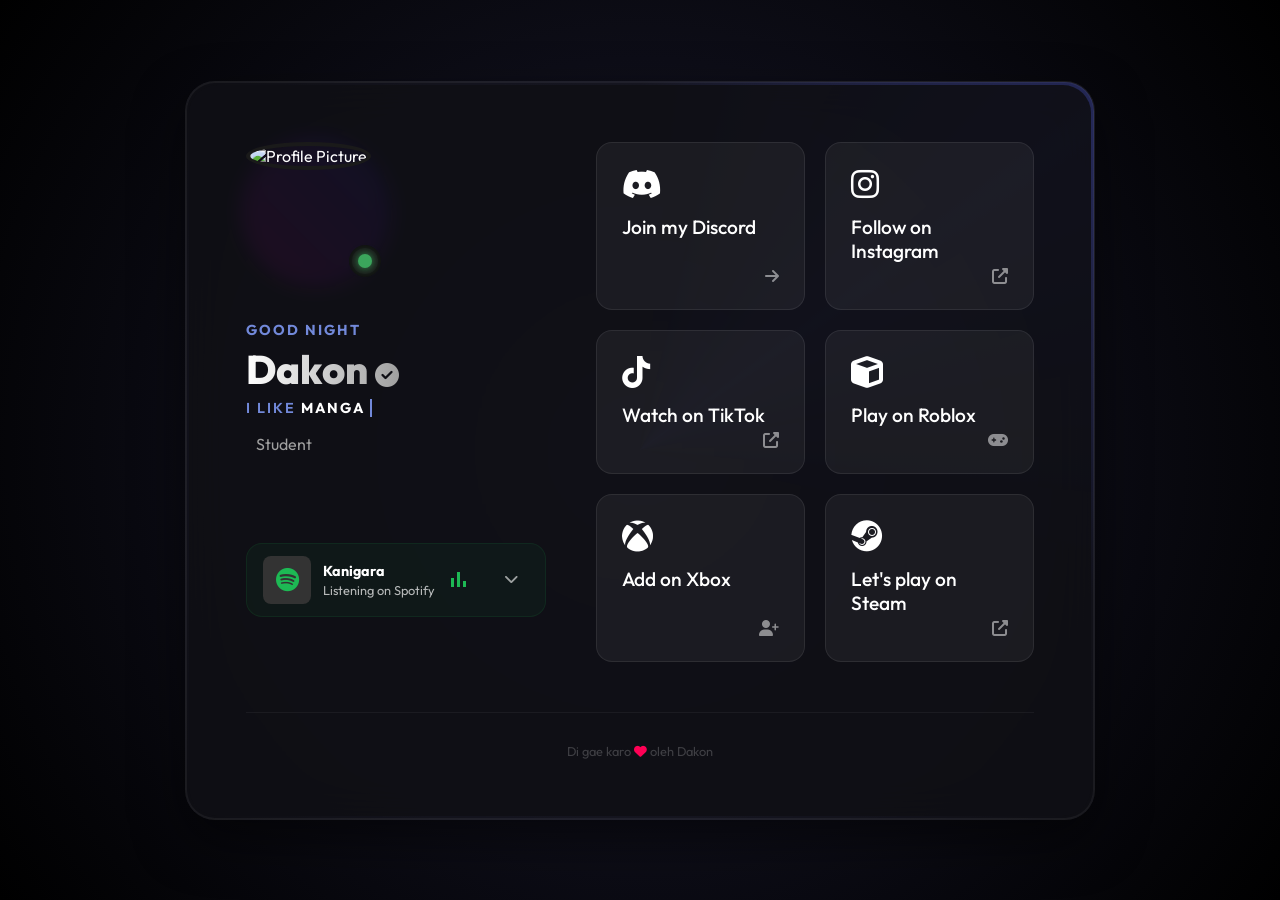
==== index.html @ 75d2e043 "Update title and content in index.html" ====
<!DOCTYPE html>
<html lang="en">
<head>
    <meta charset="UTF-8">
    <meta name="viewport" content="width=device-width, initial-scale=1.0">
    <title>Dakon Bio</title>
    <meta name="description" content="Welcome to my personal bio page. Check out my socials and what I'm up to!">
    <meta property="og:title" content="Aan's Profile">
    <meta property="og:image" content="https://files.catbox.moe/placeholder-image-dark.jpg">
    <meta name="theme-color" content="#5865F2">

    <link rel="stylesheet" href="style.css">
    <link rel="stylesheet" href="https://cdnjs.cloudflare.com/ajax/libs/font-awesome/6.4.0/css/all.min.css">
    <link href="https://fonts.googleapis.com/css2?family=Outfit:wght@300;500;700;900&display=swap" rel="stylesheet">
</head>
<body>
    
    <div id="particles-js"></div>

    <main class="container">
        <div class="profile-card">
            
            <!-- Avatar Section -->
            <div class="avatar-wrapper">
                <img src="https://anfdlh.vercel.app/assets/img/profile.png" alt="Profile Picture" id="profile-pic">
                <div class="status-badge" title="Online">
                    <div class="status-dot"></div>
                </div>
            </div>

            <!-- Text Content -->
            <div class="content t-center">
                <span id="greeting" class="greeting-text">Welcome</span>
                <h1 class="username">Dakon <i class="fas fa-check-circle" style="color:#5865F2; font-size: 0.6em; vertical-align: middle;"></i></h1>
                <p class="tagline">I like <span class="typing-text"></span></p>
                <p class="bio-description">
                    Student
                </p>
            </div>

            <!-- Spotify/Music Widget -->
            <div class="music-widget">
                <div class="music-status">
                    <a href="https://open.spotify.com/playlist/5bfMG67zHHB52NyxcbTBxQ?si=19d4917233f24efe" target="_blank" class="music-link-wrapper" id="default-music-view">
                        <div class="album-art">
                            <i class="fab fa-spotify"></i>
                        </div>
                        <div class="music-info">
                            <h4>Kanigara</h4>
                            <p>Listening on Spotify</p>
                        </div>
                    </a>
                    <!-- Audio Player Interface -->
                    <div id="player-view" style="display: none; width: 100%;">
                        <div class="custom-audio-player">
                            <div class="now-playing-info">
                                <h4 id="np-title">Song Title</h4>
                                <p id="np-artist">Artist Name</p>
                            </div>
                            
                            <div class="progress-container">
                                <div class="progress-bar" id="progress-bar"></div>
                            </div>

                            <div class="player-controls-row">
                                <button class="control-btn small" onclick="toggleShuffle()" id="shuffle-btn">
                                    <i class="fas fa-random"></i>
                                </button>
                                <button class="control-btn" onclick="playPrev()">
                                    <i class="fas fa-step-backward"></i>
                                </button>
                                <button class="control-btn play-pause big" onclick="togglePlayPause()" id="play-pause-btn">
                                    <i class="fas fa-pause"></i>
                                </button>
                                <button class="control-btn" onclick="playNext()">
                                    <i class="fas fa-step-forward"></i>
                                </button>
                                <button class="control-btn small" onclick="closePlayer()">
                                    <i class="fas fa-times"></i>
                                </button>
                            </div>
                        </div>
                        <!-- HTML5 Audio Element -->
                        <audio id="audio-player" style="display: none;"></audio>
                    </div>
                    
                    <div class="equalizer">
                        <div class="bar"></div>
                        <div class="bar"></div>
                        <div class="bar"></div>
                    </div>
                    
                    <div class="toggle-btn" onclick="togglePlaylist()">
                        <i class="fas fa-chevron-down"></i>
                    </div>
                </div>

                <div class="playlist-container" id="playlist"></div>
            </div>

            <!-- Social Links -->
            <div class="links-grid">
                <a href="#" class="social-link discord" onclick="copyDiscord(event)">
                    <div class="social-icon"><i class="fab fa-discord"></i></div>
                    <span class="link-text">Join my Discord</span>
                    <i class="fas fa-arrow-right link-arrow"></i>
                </a>

                <a href="https://instagram.com/aanfdlhh" target="_blank" class="social-link instagram">
                    <div class="social-icon"><i class="fab fa-instagram"></i></div>
                    <span class="link-text">Follow on Instagram</span>
                    <i class="fas fa-external-link-alt link-arrow"></i>
                </a>

                <a href="https://tiktok.com/@anfdlhh" target="_blank" class="social-link tiktok">
                    <div class="social-icon"><i class="fab fa-tiktok"></i></div>
                    <span class="link-text">Watch on TikTok</span>
                    <i class="fas fa-external-link-alt link-arrow"></i>
                </a>

                <a href="https://roblox.com/users/7390335617/profile" target="_blank" class="social-link roblox">
                    <div class="social-icon"><i class="fas fa-cube"></i></div>
                    <span class="link-text">Play on Roblox</span>
                    <i class="fas fa-gamepad link-arrow"></i>
                </a>

                <a href="https://www.xbox.com/id-ID/play/user/xpaann" target="_blank" class="social-link xbox">
                    <div class="social-icon"><i class="fab fa-xbox"></i></div>
                    <span class="link-text">Add on Xbox</span>
                    <i class="fas fa-user-plus link-arrow"></i>
                </a>

                <a href="https://steamcommunity.com/id/aanfdlh" target="_blank" class="social-link steam">
                    <div class="social-icon"><i class="fab fa-steam"></i></div>
                    <span class="link-text">Let's play on Steam</span>
                    <i class="fas fa-external-link-alt link-arrow"></i>
                </a>
            </div>

            <footer class="footer">
                <p>Di gae karo  <i class="fas fa-heart heart"></i>  oleh Dakon</p>
            </footer>
        </div>
    </main>

    <!-- Notification Toast -->
    <div id="toast" class="toast">
        <i class="fas fa-check-circle"></i>
        <span id="toast-msg">Copied!</span>
    </div>

    <!-- Scripts -->
    <script src="https://cdnjs.cloudflare.com/ajax/libs/vanilla-tilt/1.8.0/vanilla-tilt.min.js"></script>
    <script src="https://cdn.jsdelivr.net/particles.js/2.0.0/particles.min.js"></script>
    <script src="script.js"></script>
</body>
</html>
---- style.css ----
:root {
    --bg-color: #050505;
    --card-bg: rgba(20, 20, 20, 0.6);
    --card-border: rgba(255, 255, 255, 0.08);
    --text-primary: #ffffff;
    --text-secondary: #a0a0a0;
    --accent-color: #7289da;
    --glow-color: rgba(114, 137, 218, 0.6);
    --discord-color: #5865F2;
    --spotify-color: #1DB954;
}

* {
    margin: 0;
    padding: 0;
    box-sizing: border-box;
    font-family: 'Outfit', sans-serif;
}

body {
    background-color: var(--bg-color);
    min-height: 100vh;
    display: flex;

    /* justified/aligned via margin: auto on container */
    color: var(--text-primary);
    overflow-y: auto;
    overflow-x: hidden;
    position: relative;
    
    /* Hide scrollbar for everywhere */
    scrollbar-width: none;  /* Firefox */
    -ms-overflow-style: none;  /* IE and Edge */
}

/* Hide scrollbar for Chrome, Safari and Opera */
::-webkit-scrollbar {
    display: none;
    width: 0px;
    background: transparent;
}

html {
    scrollbar-width: none;
    -ms-overflow-style: none;
}

#particles-js {
    position: absolute;
    width: 100%;
    height: 100%;
    top: 0;
    left: 0;
    z-index: -1;
    background: radial-gradient(circle at 50% 50%, #1a1a2e, #000000);
}

.container {
    position: relative;
    z-index: 10;
    width: 100%;
    max-width: 480px;

    padding: 20px;
    margin: auto; /* Centers content, safe for overflow */
}

/* Glassmorphism Card */
.profile-card {
    background: rgba(255, 255, 255, 0.03);
    backdrop-filter: blur(20px);
    -webkit-backdrop-filter: blur(20px);
    border: 1px solid rgba(255, 255, 255, 0.05);
    border-radius: 30px;
    padding: 50px 30px;
    text-align: center;
    box-shadow: 0 20px 50px rgba(0, 0, 0, 0.5),
                inset 0 0 0 1px rgba(255, 255, 255, 0.05);
    position: relative;
    overflow: hidden;
    transform-style: preserve-3d;
}

/* Glowing Border Animation */
.profile-card::before {
    content: '';
    position: absolute;
    top: -50%;
    left: -50%;
    width: 200%;
    height: 200%;
    background: conic-gradient(
        transparent, 
        rgba(88, 101, 242, 0.3), 
        transparent 30%
    );
    animation: rotate 4s linear infinite;
    z-index: -2;
}

.profile-card::after {
    content: '';
    position: absolute;
    inset: 3px;
    background: rgba(15, 15, 20, 0.9); /* Inner background to cover gradient */
    border-radius: 28px;
    z-index: -1;
}

@keyframes rotate {
    100% { transform: rotate(360deg); }
}

.avatar-wrapper {
    position: relative;
    width: 140px;
    height: 140px;
    margin: 0 auto 25px;
}

.greeting-text {
    font-size: 0.9rem;
    color: var(--accent-color);
    letter-spacing: 2px;
    text-transform: uppercase;
    font-weight: 700;
    margin-bottom: 5px;
    display: block;
}

.typing-text {
    color: #fff;
    font-weight: 700;
    border-right: 2px solid var(--accent-color);
    padding-right: 5px;
    animation: blink 0.75s step-end infinite;
}

@keyframes blink {
    from, to { border-color: transparent }
    50% { border-color: var(--accent-color) }
}

.avatar-wrapper::before {
    content: '';
    position: absolute;
    inset: -5px;
    border-radius: 50%;
    background: linear-gradient(45deg, #ff00cc, #3333ff);
    z-index: -1;
    animation: spin-slow 10s linear infinite;
    filter: blur(10px);
    opacity: 0.7;
}

@keyframes spin-slow {
    100% { transform: rotate(360deg); }
}

#profile-pic {
    width: 100%;
    height: 100%;
    border-radius: 50%;
    object-fit: cover;
    border: 4px solid #1a1a1a;
    position: relative;
    z-index: 2;
}

.status-badge {
    position: absolute;
    bottom: 5px;
    right: 5px;
    width: 32px;
    height: 32px;
    background: #1a1a1a;
    border-radius: 50%;
    display: flex;
    align-items: center;
    justify-content: center;
    z-index: 5;
    border: 3px solid #121212;
}

.status-dot {
    width: 14px;
    height: 14px;
    background-color: #3ba55c;
    border-radius: 50%;
    box-shadow: 0 0 10px #3ba55c;
}

.username {
    font-size: 2.2rem;
    font-weight: 800;
    margin-bottom: 5px;
    background: linear-gradient(90deg, #fff, #a0a0a0);
    -webkit-background-clip: text;
    -webkit-text-fill-color: transparent;
    display: inline-block;
}

.tagline {
    font-size: 0.95rem;
    color: var(--accent-color);
    letter-spacing: 2px;
    text-transform: uppercase;
    margin-bottom: 15px;
    font-weight: 600;
}

.bio-description {
    color: var(--text-secondary);
    font-size: 1rem;
    line-height: 1.6;
    margin-bottom: 30px;
    padding: 0 10px;
}

/* Spotify Style Status */
/* Old .music-status removed/refactored, new styles below */

/* Music Widget & Playlist Dropdown - FIXED */
.music-widget {
    margin-bottom: 30px;
    background: rgba(29, 185, 84, 0.05);
    border-radius: 16px;
    overflow: hidden;
    border: 1px solid rgba(29, 185, 84, 0.1);
    transition: all 0.3s ease;
    text-align: left; /* Ensure text aligns left inside widget */
}

.music-status {
    padding: 12px 16px;
    display: flex;
    align-items: center;
    flex-wrap: wrap;
    gap: 12px;
    background: transparent;
    border: none;
    margin-bottom: 0;
    position: relative;
    z-index: 2;
}

.music-status:hover {
    background: rgba(29, 185, 84, 0.1);
}

.music-link-wrapper {
    display: flex;
    align-items: center;
    gap: 12px;
    text-decoration: none;
    color: inherit;
    flex-grow: 1;
}

/* YouTube Player */
/* Custom Audio Player */
#player-view {
    flex-basis: 100%;
    overflow: hidden;
    border-radius: 8px;
    background: transparent;
    padding: 8px 0;
}

.custom-audio-player {
    display: flex;
    flex-direction: column;
    justify-content: center;
    height: 100%;
}

.now-playing-info {
    margin-bottom: 8px;
}

.now-playing-info h4 {
    font-size: 0.9rem;
    margin: 0;
    white-space: nowrap;
    overflow: hidden;
    text-overflow: ellipsis;
    max-width: 180px;
}

.now-playing-info p {
    font-size: 0.75rem;
    color: rgba(255,255,255,0.6);
    margin: 0;
}

.progress-container {
    width: 100%;
    height: 3px;
    background: rgba(255,255,255,0.1);
    border-radius: 2px;
    margin-bottom: 8px;
    position: relative;
}

.progress-bar {
    width: 0%;
    height: 100%;
    background: #1DB954;
    border-radius: 2px;
    transition: width 0.1s linear;
}

.player-controls-row {
    display: flex;
    align-items: center;
    justify-content: space-between;
    gap: 10px;
}

.control-btn {
    background: transparent;
    border: none;
    color: #fff;
    cursor: pointer;
    font-size: 1rem;
    padding: 5px;
    transition: color 0.2s;
}

.control-btn:hover { color: #1DB954; }
.control-btn.small { font-size: 0.8rem; color: rgba(255,255,255,0.6); }
.control-btn.big { font-size: 1.2rem; }
.control-btn.active { color: #1DB954; } 

.close-player-btn:hover {
    background: rgba(255, 50, 50, 0.8);
}

/* Album Art */
.album-art {
    width: 48px;
    height: 48px;
    border-radius: 8px;
    background-color: #333;
    display: flex;
    align-items: center;
    justify-content: center;
    font-size: 1.5rem;
    color: #1DB954;
    flex-shrink: 0;
}

.music-info h4 {
    font-size: 0.9rem;
    margin-bottom: 2px;
    color: #fff;
}

.music-info p {
    font-size: 0.8rem;
    color: rgba(255, 255, 255, 0.7);
}

/* Equalizer */
.equalizer {
    display: flex;
    gap: 3px;
    height: 15px;
    align-items: flex-end;
    margin-right: 15px; /* Spacing before toggle button */
}

.bar {
    width: 3px;
    background-color: #1DB954;
    animation: equalizer 1s infinite;
}

.bar:nth-child(1) { animation-duration: 0.5s; height: 60%; }
.bar:nth-child(2) { animation-duration: 0.7s; height: 100%; }
.bar:nth-child(3) { animation-duration: 0.4s; height: 40%; }

@keyframes equalizer {
    0%, 100% { height: 10%; }
    50% { height: 100%; }
}

/* Toggle Button */
.toggle-btn {
    width: 36px;
    height: 36px;
    display: flex;
    align-items: center;
    justify-content: center;
    cursor: pointer;
    color: rgba(255,255,255,0.6);
    transition: all 0.3s;
    border-radius: 50%;
    margin-left: auto;
}

@media (hover: hover) {
    .toggle-btn:hover {
        background: rgba(255,255,255,0.1);
        color: #fff;
    }
}

.toggle-btn:active {
    background: rgba(255,255,255,0.1);
    color: #fff;
    transform: scale(0.95);
}

.toggle-btn i {
    transition: transform 0.4s;
    font-size: 0.9rem;
}

.toggle-btn.active i {
    transform: rotate(180deg);
}

/* Playlist Dropdown */
.playlist-container {
    max-height: 0;
    overflow: hidden;
    transition: max-height 0.5s cubic-bezier(0.4, 0, 0.2, 1);
    background: rgba(0, 0, 0, 0.2);
    /* Custom Scrollbar for Webkit */
    scrollbar-width: thin;
    scrollbar-color: var(--accent-color) rgba(0,0,0,0.1);
}

.playlist-container.open {
    max-height: 300px; /* Fixed height for scrolling */
    overflow-y: auto; /* Enable vertical listing */
}

/* Custom Scrollbar Styling */
.playlist-container::-webkit-scrollbar {
    width: 6px;
}

.playlist-container::-webkit-scrollbar-track {
    background: rgba(0,0,0,0.1);
}

.playlist-container::-webkit-scrollbar-thumb {
    background-color: var(--accent-color);
    border-radius: 20px;
}

.song-item {
    display: flex;
    align-items: center;
    gap: 12px;
    padding: 10px 16px;
    border-bottom: 1px solid rgba(255,255,255,0.05);
    color: rgba(255,255,255,0.8);
    transition: background 0.2s;
    cursor: pointer;
    text-decoration: none; /* For anchor tags */
}

.song-item:last-child {
    border-bottom: none;
}

@media (hover: hover) {
    .song-item:hover {
        background: rgba(255,255,255,0.05);
        color: #fff;
    }
}

.song-item:active {
    background: rgba(255,255,255,0.1);
    color: #fff;
}

.song-img {
    width: 40px;
    height: 40px;
    border-radius: 6px;
    object-fit: cover;
}

.song-details {
    display: flex;
    flex-direction: column;
    text-align: left;
}

.song-title {
    font-size: 0.9rem;
    font-weight: 500;
}

.song-artist {
    font-size: 0.75rem;
    color: rgba(255,255,255,0.5);
}

/* Buttons */
.links-grid {
    display: flex;
    flex-direction: column;
    gap: 15px;
}

.social-link {
    position: relative;
    background: rgba(255, 255, 255, 0.05);
    border: 1px solid rgba(255, 255, 255, 0.08); /* Subtle border */
    padding: 18px 24px;
    border-radius: 16px;
    display: flex;
    align-items: center;
    text-decoration: none;
    color: #fff;
    transition: all 0.4s cubic-bezier(0.175, 0.885, 0.32, 1.275);
    overflow: hidden;
}

@media (hover: hover) {
    .social-link:hover {
        background: rgba(255, 255, 255, 0.1);
        transform: translateY(-5px);
        border-color: rgba(255, 255, 255, 0.3);
        box-shadow: 0 10px 20px rgba(0,0,0,0.3);
    }
}

.social-link:active {
    background: rgba(255, 255, 255, 0.15);
    transform: scale(0.98);
    border-color: rgba(255, 255, 255, 0.4);
}

.social-icon {
    font-size: 1.4rem;
    width: 40px;
    display: flex;
    align-items: center;
    justify-content: center;
    margin-right: 15px;
    transition: transform 0.3s;
}

@media (hover: hover) {
    .social-link:hover .social-icon {
        transform: scale(1.2) rotate(10deg);
    }
}

.link-text {
    flex-grow: 1;
    font-weight: 500;
    font-size: 1.1rem;
    text-align: left;
}

.link-arrow {
    opacity: 0;
    transform: translateX(-10px);
    transition: all 0.3s;
}

@media (hover: hover) {
    .social-link:hover .link-arrow {
        opacity: 1;
        transform: translateX(0);
    }
}

/* Specific button colors (glow on hover) */
@media (hover: hover) {
    .social-link.discord:hover { box-shadow: 0 0 25px rgba(88, 101, 242, 0.4); border-color: #5865F2; }
    .social-link.instagram:hover { box-shadow: 0 0 25px rgba(225, 48, 108, 0.4); border-color: #E1306C; }
    .social-link.tiktok:hover { box-shadow: 0 0 25px rgba(0, 242, 234, 0.4); border-color: #00f2ea; }
    .social-link.roblox:hover { box-shadow: 0 0 25px rgba(227, 57, 53, 0.4); border-color: #E33935; }
    .social-link.xbox:hover { box-shadow: 0 0 25px rgba(16, 124, 16, 0.4); border-color: #107C10; }
    .social-link.steam:hover { box-shadow: 0 0 25px rgba(16, 111, 124, 0.4); border-color: #106f7c; }
}

.social-link.discord:active { border-color: #5865F2; box-shadow: 0 0 15px rgba(88, 101, 242, 0.6); }
.social-link.instagram:active { border-color: #E1306C; box-shadow: 0 0 15px rgba(225, 48, 108, 0.6); }
.social-link.tiktok:active { border-color: #00f2ea; box-shadow: 0 0 15px rgba(0, 242, 234, 0.6); }
.social-link.roblox:active { border-color: #E33935; box-shadow: 0 0 15px rgba(227, 57, 53, 0.6); }
.social-link.xbox:active { border-color: #107C10; box-shadow: 0 0 15px rgba(16, 124, 16, 0.6); }
.social-link.steam:active { border-color: #106f7c; box-shadow: 0 0 15px rgba(16, 111, 124, 0.6); }

.footer {
    margin-top: 40px;
    font-size: 0.8rem;
    color: rgba(255,255,255,0.3);
}

.heart { color: #ff0055; animation: beat 1s infinite alternate; }

@keyframes beat { to { transform: scale(1.2); } }

/* Toast */
.toast {
    position: fixed;
    bottom: 40px;
    left: 50%;
    transform: translateX(-50%) translateY(100px);
    background: rgba(20, 20, 20, 0.95);
    border: 1px solid rgba(255,255,255,0.1);
    color: #fff;
    padding: 16px 32px;
    border-radius: 50px;
    z-index: 100;
    display: flex;
    align-items: center;
    gap: 10px;
    box-shadow: 0 10px 30px rgba(0,0,0,0.5);
    transition: all 0.5s cubic-bezier(0.68, -0.55, 0.265, 1.55);
    opacity: 0;
}

.toast.visible {
    transform: translateX(-50%) translateY(0);
    opacity: 1;
}

.toast i { color: #5865F2; }

@media (max-width: 480px) {
    .profile-card { padding: 40px 20px; }
    .username { font-size: 1.8rem; }
}

/* View All Button */
.view-all-btn {
    display: block;
    text-align: center;
    padding: 12px;
    margin: 10px;
    background: rgba(255, 255, 255, 0.05);
    border-radius: 8px;
    color: #1ed760; /* Spotify Green */
    text-decoration: none;
    font-weight: 500;
    font-size: 0.9em;
    transition: all 0.3s ease;
    border: 1px solid rgba(255, 255, 255, 0.1);
}

@media (hover: hover) {
    .view-all-btn:hover {
        background: rgba(30, 215, 96, 0.1);
        border-color: #1ed760;
        transform: translateY(-2px);
    }
}

.view-all-btn:active {
    background: rgba(30, 215, 96, 0.2);
    border-color: #1ed760;
    transform: scale(0.98);
}

.view-all-btn i {
    margin-left: 5px;
    font-size: 0.8em;
}

/* =========================================
   Desktop Responsive Design
   ========================================= */
@media (min-width: 900px) {
    .container {
        max-width: 950px;
    }

    .profile-card {
        display: grid;
        grid-template-columns: 300px 1fr; /* Sidebar | Links */
        grid-template-areas: 
            "avatar links"
            "info links"
            "music links"
            "footer footer";
        gap: 0 50px; /* Row gap 0, Col gap 50px */
        text-align: left;
        padding: 60px;
        align-items: start;
    }

    /* Left Sidebar Elements */
    .avatar-wrapper {
        grid-area: avatar;
        margin: 0 0 25px 0;
        width: 140px;
        height: 140px;
    }

    /* Force text alignment left */
    .content, .content.t-center {
        grid-area: info;
        text-align: left;
        margin-bottom: 40px;
        display: flex;
        flex-direction: column;
        align-items: flex-start;
    }

    .username {
        font-size: 2.5rem; /* Larger Name */
        margin-bottom: 5px;
    }

    .tagline {
        font-size: 0.9rem;
        margin-bottom: 15px;
    }

    .music-widget {
        grid-area: music;
        width: 100%;
    }

    /* Right Side Grid for Links */
    .links-grid {
        grid-area: links;
        display: grid;
        grid-template-columns: repeat(2, 1fr); /* 2 Columns */
        gap: 20px;
        align-content: start;
    }

    /* Make links look like cards */
    .social-link {
        height: 100%; /* Equal height */
        padding: 25px;
        flex-direction: column; /* Stack Icon & Text */
        align-items: flex-start;
        justify-content: space-between;
        min-height: 140px;
    }

    .social-icon {
        font-size: 2rem;
        margin-bottom: 15px;
        width: auto;
        height: auto;
    }

    .link-text {
        font-size: 1.2rem;
        margin-bottom: 5px;
    }

    .link-arrow {
        align-self: flex-end; /* Move arrow to bottom right */
        opacity: 0.5;
        transform: none;
    }
    
    .social-link:hover .link-arrow {
        transform: translateX(5px);
        opacity: 1;
    }

    /* Footer */
    .footer {
        grid-area: footer;
        text-align: center;
        margin-top: 50px;
        padding-top: 30px;
        border-top: 1px solid rgba(255,255,255,0.05);
        color: rgba(255,255,255,0.2);
    }
}
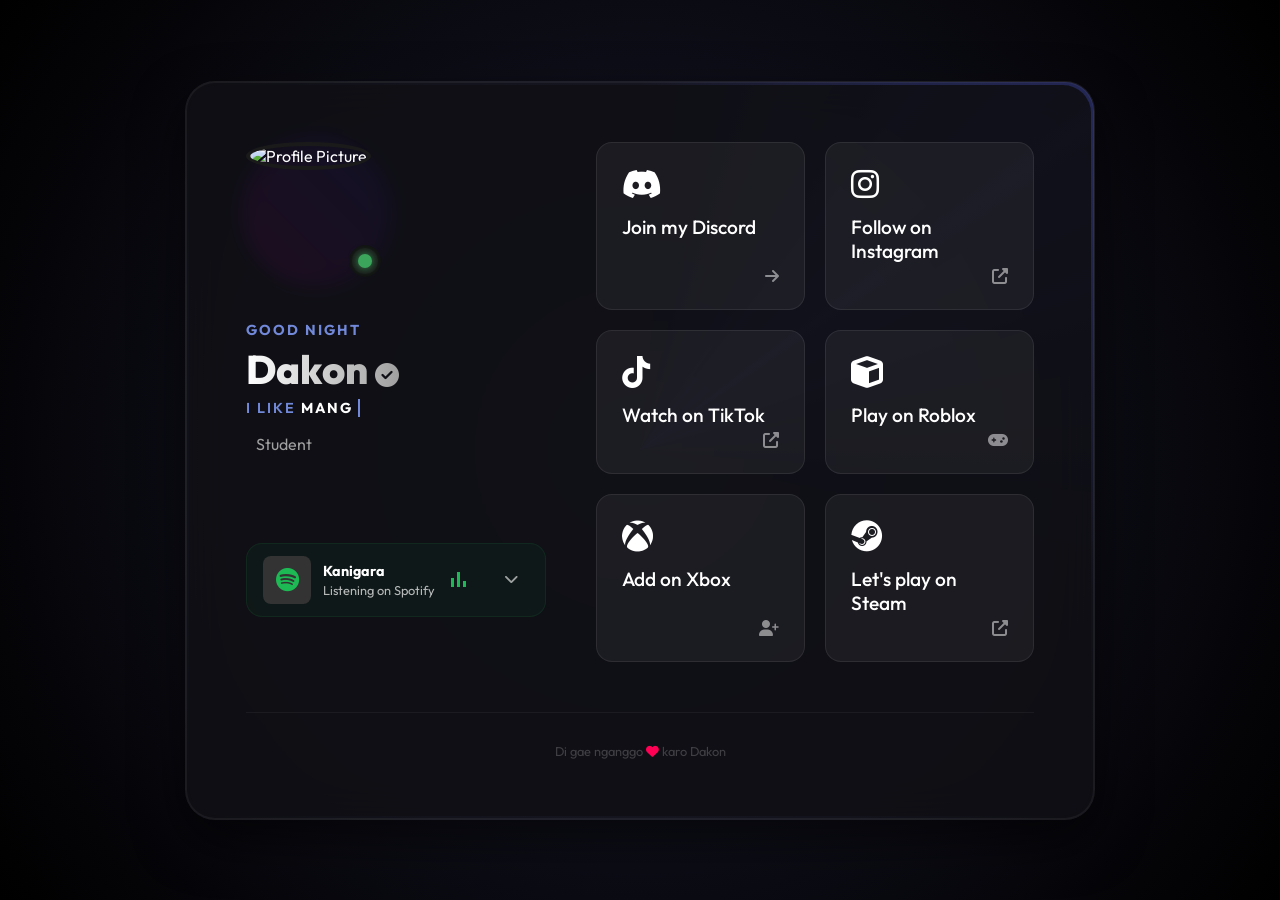
==== commit 4c44dac7: "Update index.html" ====
--- a/index.html
+++ b/index.html
@@ -130,7 +130,7 @@
                     <i class="fas fa-user-plus link-arrow"></i>
                 </a>
 
-                <a href="https://steamcommunity.com/id/aanfdlh" target="_blank" class="social-link steam">
+                <a href="https://steamcommunity.com/profiles/76561199403439412" target="_blank" class="social-link steam">
                     <div class="social-icon"><i class="fab fa-steam"></i></div>
                     <span class="link-text">Let's play on Steam</span>
                     <i class="fas fa-external-link-alt link-arrow"></i>
@@ -138,7 +138,7 @@
             </div>
 
             <footer class="footer">
-                <p>Di gae karo  <i class="fas fa-heart heart"></i>  oleh Dakon</p>
+                <p>Di gae nganggo  <i class="fas fa-heart heart"></i>  karo Dakon</p>
             </footer>
         </div>
     </main>
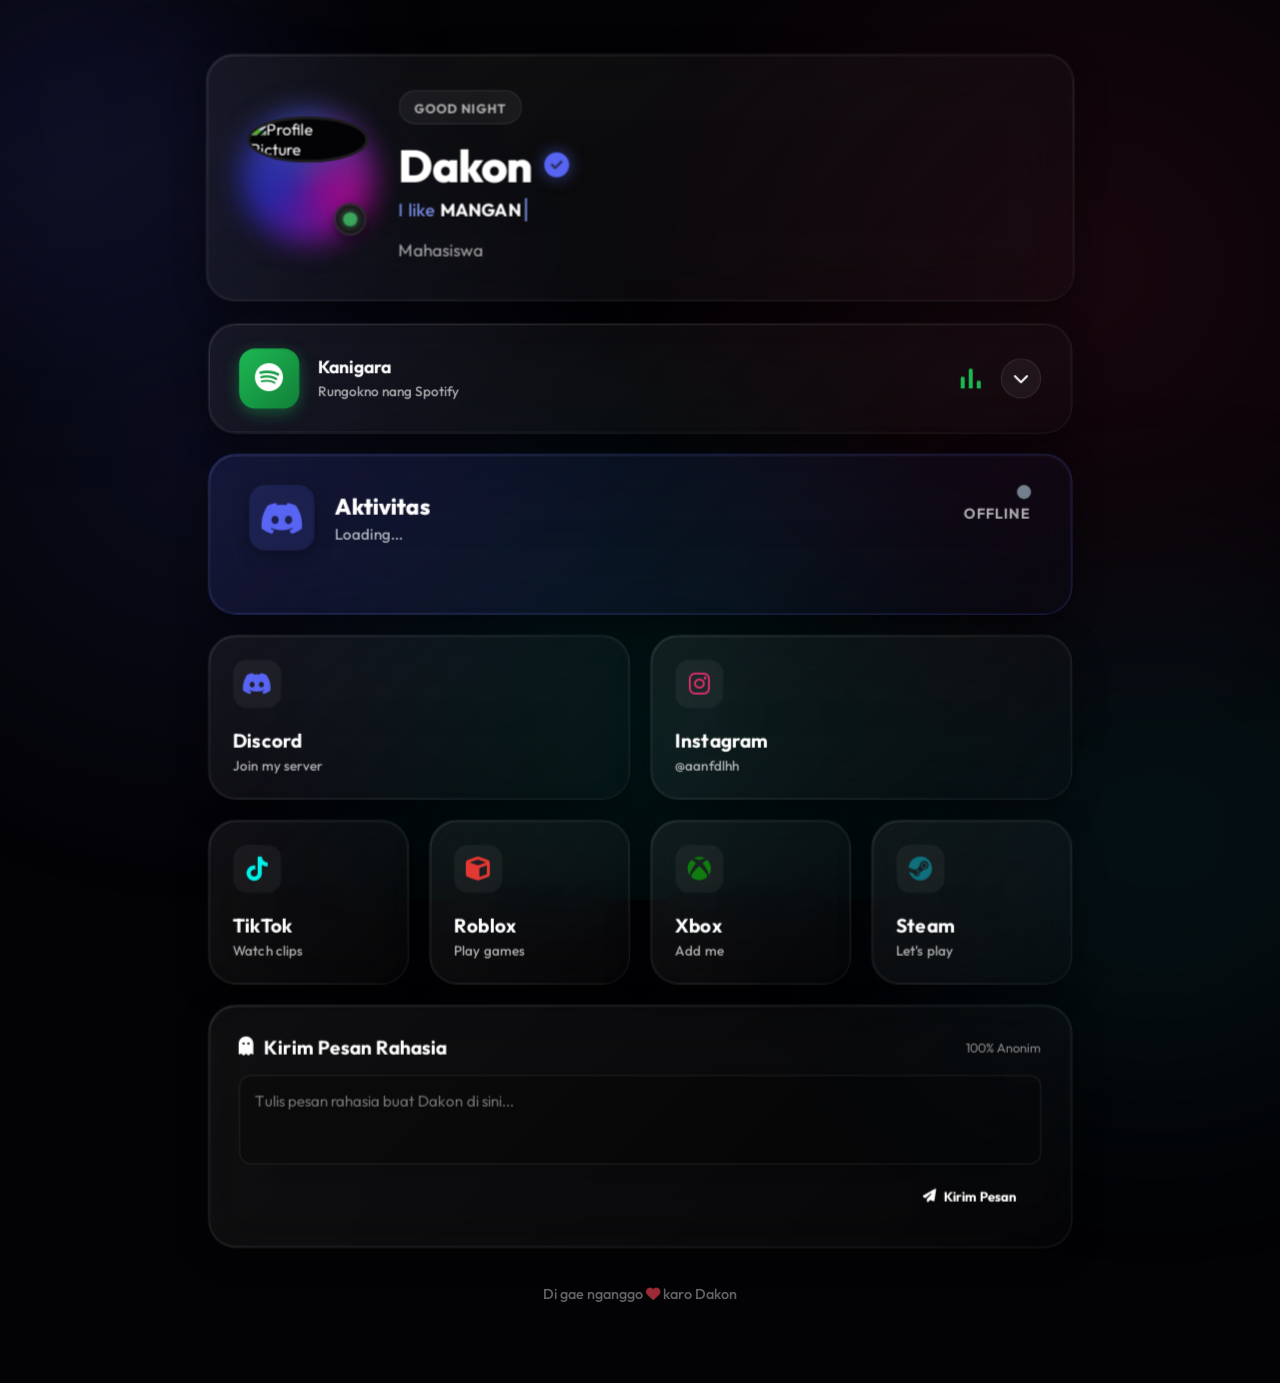
==== commit 7394698e: "Update index.html" ====
--- a/index.html
+++ b/index.html
@@ -1,144 +1,211 @@
 <!DOCTYPE html>
 <html lang="en">
+
 <head>
     <meta charset="UTF-8">
     <meta name="viewport" content="width=device-width, initial-scale=1.0">
     <title>Dakon Bio</title>
     <meta name="description" content="Welcome to my personal bio page. Check out my socials and what I'm up to!">
-    <meta property="og:title" content="Aan's Profile">
+    <meta property="og:title" content="Dakon's Profile">
     <meta property="og:image" content="https://files.catbox.moe/placeholder-image-dark.jpg">
     <meta name="theme-color" content="#5865F2">
 
     <link rel="stylesheet" href="style.css">
     <link rel="stylesheet" href="https://cdnjs.cloudflare.com/ajax/libs/font-awesome/6.4.0/css/all.min.css">
-    <link href="https://fonts.googleapis.com/css2?family=Outfit:wght@300;500;700;900&display=swap" rel="stylesheet">
+    <link href="https://fonts.googleapis.com/css2?family=Outfit:wght@300;400;500;600;700;800;900&display=swap"
+        rel="stylesheet">
 </head>
+
 <body>
-    
+
+    <!-- Immersive Background Elements -->
     <div id="particles-js"></div>
+    <div class="mesh-bg"></div>
+    <div class="blob-bg blob-1"></div>
+    <div class="blob-bg blob-2"></div>
 
     <main class="container">
         <div class="profile-card">
-            
-            <!-- Avatar Section -->
-            <div class="avatar-wrapper">
-                <img src="https://anfdlh.vercel.app/assets/img/profile.png" alt="Profile Picture" id="profile-pic">
-                <div class="status-badge" title="Online">
-                    <div class="status-dot"></div>
+            <div class="bento-grid">
+                <div class="bento-glass hero-card">
+                    <div class="avatar-wrapper flex-shrink-0">
+                        <img src="https://anfdlh.vercel.app/assets/img/profile.png" alt="Profile Picture"
+                            id="profile-pic">
+                        <div class="status-badge" title="Online">
+                            <div class="status-dot"></div>
+                        </div>
+                    </div>
+
+                    <div class="content flex-grow t-left">
+                        <div class="badge-greeting"><span id="greeting" class="greeting-text">Welcome</span></div>
+                        <h1 class="username">Dakon <i class="fas fa-check-circle verified-icon"></i></h1>
+                        <p class="tagline">I like <span class="typing-text"></span></p>
+                        <p class="bio-description">
+                            Mahasiswa
+                        </p>
+                    </div>
+                </div>
+
+                <div class="bento-glass music-widget">
+                    <div class="music-status">
+                        <a href="https://open.spotify.com/playlist/5bfMG67zHHB52NyxcbTBxQ?si=19d4917233f24efe"
+                            target="_blank" class="music-link-wrapper" id="default-music-view">
+                            <div class="album-art pulse-glow spotify-gradient">
+                                <i class="fab fa-spotify"></i>
+                            </div>
+                            <div class="music-info flex-grow">
+                                <h4>Kanigara</h4>
+                                <p>Rungokno nang Spotify</p>
+                            </div>
+                        </a>
+
+                        <!-- Active Player State -->
+                        <div id="player-view" style="display: none; width: 100%;">
+                            <div class="custom-audio-player">
+                                <div class="now-playing-info">
+                                    <h4 id="np-title">Song Title</h4>
+                                    <p id="np-artist">Artist Name</p>
+                                </div>
+
+                                <div class="progress-container">
+                                    <div class="progress-bar" id="progress-bar"></div>
+                                </div>
+
+                                <div class="player-controls-row">
+                                    <button class="control-btn small" onclick="toggleShuffle()" id="shuffle-btn">
+                                        <i class="fas fa-random"></i>
+                                    </button>
+                                    <button class="control-btn" onclick="playPrev()">
+                                        <i class="fas fa-step-backward"></i>
+                                    </button>
+                                    <button class="control-btn play-pause big" onclick="togglePlayPause()"
+                                        id="play-pause-btn">
+                                        <i class="fas fa-play"></i>
+                                    </button>
+                                    <button class="control-btn" onclick="playNext()">
+                                        <i class="fas fa-step-forward"></i>
+                                    </button>
+                                    <button class="control-btn small close-btn" onclick="closePlayer()">
+                                        <i class="fas fa-times"></i>
+                                    </button>
+                                </div>
+                            </div>
+                            <audio id="audio-player" style="display: none;"></audio>
+                        </div>
+
+                        <!-- Right side tools -->
+                        <div class="music-tools">
+                            <div class="equalizer">
+                                <div class="bar"></div>
+                                <div class="bar"></div>
+                                <div class="bar"></div>
+                            </div>
+                            <div class="toggle-btn smooth-transition" onclick="togglePlaylist()">
+                                <i class="fas fa-chevron-down"></i>
+                            </div>
+                        </div>
+                    </div>
+
+                    <div class="playlist-container smooth-scroll" id="playlist"></div>
+                </div>
+
+                <!-- Live Discord Presence Lanyard Bento Box -->
+                <div class="bento-glass social-bento lanyard-widget" title="Aktivitas">
+                    <div id="lanyard-activities-container" class="lanyard-activities-container">
+                        <div class="lanyard-content">
+                            <div class="lanyard-icon-wrapper">
+                                <i class="fab fa-discord" id="lanyard-icon"
+                                    style="font-size: 2.2rem; color: var(--color-discord);"></i>
+                            </div>
+                            <div class="lanyard-info" style="width: 100%;">
+                                <h4 id="lanyard-title" class="social-title">Aktivitas</h4>
+                                <p id="lanyard-desc" class="social-desc">Loading...</p>
+                            </div>
+                        </div>
+                    </div>
+
+                    <div class="lanyard-header">
+                        <div class="status-indicator offline" id="lanyard-status-dot"></div>
+                        <span id="lanyard-status-text">OFFLINE</span>
+                    </div>
+                </div>
+
+                <!-- Social Links Bento Boxes -->
+                <a href="#" class="bento-glass social-bento discord-theme" onclick="copyDiscord(event)">
+                    <div class="social-bento-icon"><i class="fab fa-discord"></i></div>
+                    <div class="social-bento-text">
+                        <span class="social-title">Discord</span>
+                        <span class="social-desc">Join my server</span>
+                    </div>
+                    <i class="fas fa-arrow-right bento-arrow"></i>
+                </a>
+
+                <a href="https://instagram.com/aanfdlhh" target="_blank" class="bento-glass social-bento insta-theme">
+                    <div class="social-bento-icon"><i class="fab fa-instagram"></i></div>
+                    <div class="social-bento-text">
+                        <span class="social-title">Instagram</span>
+                        <span class="social-desc">@aanfdlhh</span>
+                    </div>
+                    <i class="fas fa-external-link-alt bento-arrow"></i>
+                </a>
+
+                <a href="https://tiktok.com/@anfdlhh" target="_blank" class="bento-glass social-bento tiktok-theme">
+                    <div class="social-bento-icon"><i class="fab fa-tiktok"></i></div>
+                    <div class="social-bento-text">
+                        <span class="social-title">TikTok</span>
+                        <span class="social-desc">Watch clips</span>
+                    </div>
+                    <i class="fas fa-external-link-alt bento-arrow"></i>
+                </a>
+
+                <a href="https://roblox.com/users/7390335617/profile" target="_blank"
+                    class="bento-glass social-bento roblox-theme">
+                    <div class="social-bento-icon"><i class="fas fa-cube"></i></div>
+                    <div class="social-bento-text">
+                        <span class="social-title">Roblox</span>
+                        <span class="social-desc">Play games</span>
+                    </div>
+                    <i class="fas fa-gamepad bento-arrow"></i>
+                </a>
+
+                <a href="https://www.xbox.com/id-ID/play/user/xpaann" target="_blank"
+                    class="bento-glass social-bento xbox-theme">
+                    <div class="social-bento-icon"><i class="fab fa-xbox"></i></div>
+                    <div class="social-bento-text">
+                        <span class="social-title">Xbox</span>
+                        <span class="social-desc">Add me</span>
+                    </div>
+                    <i class="fas fa-user-plus bento-arrow"></i>
+                </a>
+
+                <a href="https://steamcommunity.com/profiles/76561199403439412" target="_blank"
+                    class="bento-glass social-bento steam-theme">
+                    <div class="social-bento-icon"><i class="fab fa-steam"></i></div>
+                    <div class="social-bento-text">
+                        <span class="social-title">Steam</span>
+                        <span class="social-desc">Let's play</span>
+                    </div>
+                    <i class="fas fa-external-link-alt bento-arrow"></i>
+                </a>
+
+                <!-- Anonymous Guestbook Box -->
+                <div class="bento-glass guestbook-widget" title="Kirim Pesan Anonim">
+                    <div class="guestbook-header">
+                        <h3><i class="fas fa-ghost"></i> Kirim Pesan Rahasia</h3>
+                        <span>100% Anonim</span>
+                    </div>
+                    <div class="guestbook-form">
+                        <textarea id="guestbook-input" placeholder="Tulis pesan rahasia buat Dakon di sini..." rows="3" class="guestbook-input"></textarea>
+                        <button id="guestbook-send-btn" onclick="sendGuestbookMessage()" class="guestbook-btn">
+                            <i class="fas fa-paper-plane"></i> Kirim Pesan
+                        </button>
+                    </div>
+                    <div id="guestbook-status" class="guestbook-status"></div>
                 </div>
             </div>
 
-            <!-- Text Content -->
-            <div class="content t-center">
-                <span id="greeting" class="greeting-text">Welcome</span>
-                <h1 class="username">Dakon <i class="fas fa-check-circle" style="color:#5865F2; font-size: 0.6em; vertical-align: middle;"></i></h1>
-                <p class="tagline">I like <span class="typing-text"></span></p>
-                <p class="bio-description">
-                    Student
-                </p>
-            </div>
-
-            <!-- Spotify/Music Widget -->
-            <div class="music-widget">
-                <div class="music-status">
-                    <a href="https://open.spotify.com/playlist/5bfMG67zHHB52NyxcbTBxQ?si=19d4917233f24efe" target="_blank" class="music-link-wrapper" id="default-music-view">
-                        <div class="album-art">
-                            <i class="fab fa-spotify"></i>
-                        </div>
-                        <div class="music-info">
-                            <h4>Kanigara</h4>
-                            <p>Listening on Spotify</p>
-                        </div>
-                    </a>
-                    <!-- Audio Player Interface -->
-                    <div id="player-view" style="display: none; width: 100%;">
-                        <div class="custom-audio-player">
-                            <div class="now-playing-info">
-                                <h4 id="np-title">Song Title</h4>
-                                <p id="np-artist">Artist Name</p>
-                            </div>
-                            
-                            <div class="progress-container">
-                                <div class="progress-bar" id="progress-bar"></div>
-                            </div>
-
-                            <div class="player-controls-row">
-                                <button class="control-btn small" onclick="toggleShuffle()" id="shuffle-btn">
-                                    <i class="fas fa-random"></i>
-                                </button>
-                                <button class="control-btn" onclick="playPrev()">
-                                    <i class="fas fa-step-backward"></i>
-                                </button>
-                                <button class="control-btn play-pause big" onclick="togglePlayPause()" id="play-pause-btn">
-                                    <i class="fas fa-pause"></i>
-                                </button>
-                                <button class="control-btn" onclick="playNext()">
-                                    <i class="fas fa-step-forward"></i>
-                                </button>
-                                <button class="control-btn small" onclick="closePlayer()">
-                                    <i class="fas fa-times"></i>
-                                </button>
-                            </div>
-                        </div>
-                        <!-- HTML5 Audio Element -->
-                        <audio id="audio-player" style="display: none;"></audio>
-                    </div>
-                    
-                    <div class="equalizer">
-                        <div class="bar"></div>
-                        <div class="bar"></div>
-                        <div class="bar"></div>
-                    </div>
-                    
-                    <div class="toggle-btn" onclick="togglePlaylist()">
-                        <i class="fas fa-chevron-down"></i>
-                    </div>
-                </div>
-
-                <div class="playlist-container" id="playlist"></div>
-            </div>
-
-            <!-- Social Links -->
-            <div class="links-grid">
-                <a href="#" class="social-link discord" onclick="copyDiscord(event)">
-                    <div class="social-icon"><i class="fab fa-discord"></i></div>
-                    <span class="link-text">Join my Discord</span>
-                    <i class="fas fa-arrow-right link-arrow"></i>
-                </a>
-
-                <a href="https://instagram.com/aanfdlhh" target="_blank" class="social-link instagram">
-                    <div class="social-icon"><i class="fab fa-instagram"></i></div>
-                    <span class="link-text">Follow on Instagram</span>
-                    <i class="fas fa-external-link-alt link-arrow"></i>
-                </a>
-
-                <a href="https://tiktok.com/@anfdlhh" target="_blank" class="social-link tiktok">
-                    <div class="social-icon"><i class="fab fa-tiktok"></i></div>
-                    <span class="link-text">Watch on TikTok</span>
-                    <i class="fas fa-external-link-alt link-arrow"></i>
-                </a>
-
-                <a href="https://roblox.com/users/7390335617/profile" target="_blank" class="social-link roblox">
-                    <div class="social-icon"><i class="fas fa-cube"></i></div>
-                    <span class="link-text">Play on Roblox</span>
-                    <i class="fas fa-gamepad link-arrow"></i>
-                </a>
-
-                <a href="https://www.xbox.com/id-ID/play/user/xpaann" target="_blank" class="social-link xbox">
-                    <div class="social-icon"><i class="fab fa-xbox"></i></div>
-                    <span class="link-text">Add on Xbox</span>
-                    <i class="fas fa-user-plus link-arrow"></i>
-                </a>
-
-                <a href="https://steamcommunity.com/profiles/76561199403439412" target="_blank" class="social-link steam">
-                    <div class="social-icon"><i class="fab fa-steam"></i></div>
-                    <span class="link-text">Let's play on Steam</span>
-                    <i class="fas fa-external-link-alt link-arrow"></i>
-                </a>
-            </div>
-
             <footer class="footer">
-                <p>Di gae nganggo  <i class="fas fa-heart heart"></i>  karo Dakon</p>
+                <p>Di gae nganggo <i class="fas fa-heart heart"></i> karo Dakon</p>
             </footer>
         </div>
     </main>
@@ -149,10 +216,9 @@
         <span id="toast-msg">Copied!</span>
     </div>
 
-    <!-- Scripts -->
     <script src="https://cdnjs.cloudflare.com/ajax/libs/vanilla-tilt/1.8.0/vanilla-tilt.min.js"></script>
     <script src="https://cdn.jsdelivr.net/particles.js/2.0.0/particles.min.js"></script>
     <script src="script.js"></script>
 </body>
+
 </html>
-
--- a/style.css
+++ b/style.css
@@ -1,13 +1,21 @@
 :root {
-    --bg-color: #050505;
-    --card-bg: rgba(20, 20, 20, 0.6);
-    --card-border: rgba(255, 255, 255, 0.08);
+    --bg-base: #030305;
+    --bento-glass-alpha: 0.04;
+    --bento-border-alpha: 0.08;
+    --bento-gradient: linear-gradient(135deg, rgba(255,255,255,0.06) 0%, rgba(255,255,255,0.01) 100%);
+    --bento-shadow: 0 8px 32px 0 rgba(0, 0, 0, 0.4);
+    
     --text-primary: #ffffff;
-    --text-secondary: #a0a0a0;
-    --accent-color: #7289da;
-    --glow-color: rgba(114, 137, 218, 0.6);
-    --discord-color: #5865F2;
-    --spotify-color: #1DB954;
+    --text-secondary: rgba(255, 255, 255, 0.65);
+    --accent-glow: #7289da;
+    
+    --color-discord: #5865F2;
+    --color-spotify: #1DB954;
+    --color-insta: #E1306C;
+    --color-tiktok: #00f2ea;
+    --color-roblox: #E33935;
+    --color-xbox: #107C10;
+    --color-steam: #106f7c;
 }
 
 * {
@@ -15,171 +23,194 @@
     padding: 0;
     box-sizing: border-box;
     font-family: 'Outfit', sans-serif;
+    -webkit-font-smoothing: antialiased;
+    -moz-osx-font-smoothing: grayscale;
 }
 
 body {
-    background-color: var(--bg-color);
+    background-color: var(--bg-base);
+    color: var(--text-primary);
     min-height: 100vh;
     display: flex;
-
-    /* justified/aligned via margin: auto on container */
-    color: var(--text-primary);
-    overflow-y: auto;
+    flex-direction: column;
     overflow-x: hidden;
     position: relative;
-    
-    /* Hide scrollbar for everywhere */
-    scrollbar-width: none;  /* Firefox */
-    -ms-overflow-style: none;  /* IE and Edge */
-}
-
-/* Hide scrollbar for Chrome, Safari and Opera */
-::-webkit-scrollbar {
-    display: none;
-    width: 0px;
-    background: transparent;
-}
-
-html {
-    scrollbar-width: none;
-    -ms-overflow-style: none;
-}
-
+    /* Custom Scrollbar */
+    scrollbar-width: thin;
+    scrollbar-color: rgba(255,255,255,0.2) var(--bg-base);
+}
+
+body::-webkit-scrollbar { width: 6px; }
+body::-webkit-scrollbar-track { background: var(--bg-base); }
+body::-webkit-scrollbar-thumb { background: rgba(255,255,255,0.2); border-radius: 10px; }
+
+/* Stunning Animated Backgrounds */
 #particles-js {
-    position: absolute;
+    position: fixed;
     width: 100%;
     height: 100%;
     top: 0;
     left: 0;
-    z-index: -1;
-    background: radial-gradient(circle at 50% 50%, #1a1a2e, #000000);
+    z-index: -3;
+    pointer-events: none;
+}
+
+.mesh-bg {
+    position: fixed;
+    top: 0;
+    left: 0;
+    width: 100vw;
+    height: 100vh;
+    z-index: -2;
+    background: radial-gradient(circle at 15% 50%, rgba(88, 101, 242, 0.12), transparent 40%),
+                radial-gradient(circle at 85% 30%, rgba(225, 48, 108, 0.12), transparent 40%),
+                radial-gradient(circle at 50% 80%, rgba(0, 242, 234, 0.1), transparent 40%);
+    opacity: 0.8;
+}
+
+.blob-bg {
+    position: fixed;
+    border-radius: 50%;
+    filter: blur(100px);
+    z-index: -2;
+    animation: float 20s infinite ease-in-out;
+}
+
+.blob-1 {
+    width: 400px;
+    height: 400px;
+    background: rgba(88, 101, 242, 0.12);
+    top: -10%;
+    left: -10%;
+}
+
+.blob-2 {
+    width: 500px;
+    height: 500px;
+    background: rgba(16, 111, 124, 0.12);
+    bottom: -20%;
+    right: -10%;
+    animation-delay: -10s;
+}
+
+@keyframes float {
+    0%, 100% { transform: translate(0, 0) scale(1); }
+    33% { transform: translate(30px, -50px) scale(1.1); }
+    66% { transform: translate(-20px, 20px) scale(0.9); }
 }
 
 .container {
+    width: 100%;
+    max-width: 900px;
+    margin: auto;
+    padding: 60px 20px;
     position: relative;
     z-index: 10;
-    width: 100%;
-    max-width: 480px;
-
-    padding: 20px;
-    margin: auto; /* Centers content, safe for overflow */
-}
-
-/* Glassmorphism Card */
+}
+
+/* Wrapper for tilt */
 .profile-card {
-    background: rgba(255, 255, 255, 0.03);
-    backdrop-filter: blur(20px);
-    -webkit-backdrop-filter: blur(20px);
-    border: 1px solid rgba(255, 255, 255, 0.05);
-    border-radius: 30px;
-    padding: 50px 30px;
-    text-align: center;
-    box-shadow: 0 20px 50px rgba(0, 0, 0, 0.5),
-                inset 0 0 0 1px rgba(255, 255, 255, 0.05);
+    width: 100%;
+    margin: 0 auto;
+    position: relative;
+    perspective: 2000px;
+    transform-style: preserve-3d;
+}
+
+/* PREMIUM BENTO GRID LAYOUT */
+.bento-grid {
+    display: grid;
+    grid-template-columns: repeat(4, 1fr);
+    grid-auto-rows: minmax(100px, auto);
+    gap: 20px;
+    transform-style: preserve-3d;
+}
+
+.bento-glass {
+    background: var(--bento-gradient);
+    backdrop-filter: blur(28px);
+    -webkit-backdrop-filter: blur(28px);
+    border: 1px solid rgba(255, 255, 255, var(--bento-border-alpha));
+    border-radius: 28px;
+    padding: 24px;
+    box-shadow: var(--bento-shadow);
+    transition: all 0.4s cubic-bezier(0.2, 0.8, 0.2, 1);
     position: relative;
     overflow: hidden;
-    transform-style: preserve-3d;
-}
-
-/* Glowing Border Animation */
-.profile-card::before {
+    display: flex;
+    /* Optional: TranslateZ gives depth during the vanilla tilt */
+    transform: translateZ(10px);
+}
+
+.bento-glass::before {
     content: '';
     position: absolute;
-    top: -50%;
-    left: -50%;
-    width: 200%;
-    height: 200%;
-    background: conic-gradient(
-        transparent, 
-        rgba(88, 101, 242, 0.3), 
-        transparent 30%
-    );
-    animation: rotate 4s linear infinite;
-    z-index: -2;
-}
-
-.profile-card::after {
+    inset: 0;
+    border-radius: 28px;
+    padding: 1px;
+    background: linear-gradient(to bottom right, rgba(255,255,255,0.15), rgba(255,255,255,0));
+    -webkit-mask: linear-gradient(#fff 0 0) content-box, linear-gradient(#fff 0 0);
+    -webkit-mask-composite: xor;
+    mask-composite: exclude;
+    pointer-events: none;
+}
+
+.hero-card {
+    grid-column: span 4;
+    flex-direction: row;
+    align-items: center;
+    gap: 30px;
+    padding: 35px 40px;
+    transform: translateZ(20px);
+}
+
+.avatar-wrapper {
+    position: relative;
+    width: 120px;
+    height: 120px;
+    flex-shrink: 0;
+}
+
+.avatar-wrapper::after {
     content: '';
     position: absolute;
-    inset: 3px;
-    background: rgba(15, 15, 20, 0.9); /* Inner background to cover gradient */
-    border-radius: 28px;
+    inset: -6px;
+    border-radius: 50%;
+    background: conic-gradient(from 0deg, var(--color-discord), #ff00cc, #3333ff, var(--color-discord));
     z-index: -1;
-}
-
-@keyframes rotate {
-    100% { transform: rotate(360deg); }
-}
-
-.avatar-wrapper {
-    position: relative;
-    width: 140px;
-    height: 140px;
-    margin: 0 auto 25px;
-}
-
-.greeting-text {
-    font-size: 0.9rem;
-    color: var(--accent-color);
-    letter-spacing: 2px;
-    text-transform: uppercase;
-    font-weight: 700;
-    margin-bottom: 5px;
-    display: block;
-}
-
-.typing-text {
-    color: #fff;
-    font-weight: 700;
-    border-right: 2px solid var(--accent-color);
-    padding-right: 5px;
-    animation: blink 0.75s step-end infinite;
-}
-
-@keyframes blink {
-    from, to { border-color: transparent }
-    50% { border-color: var(--accent-color) }
-}
-
-.avatar-wrapper::before {
-    content: '';
-    position: absolute;
-    inset: -5px;
-    border-radius: 50%;
-    background: linear-gradient(45deg, #ff00cc, #3333ff);
-    z-index: -1;
-    animation: spin-slow 10s linear infinite;
-    filter: blur(10px);
-    opacity: 0.7;
-}
-
-@keyframes spin-slow {
-    100% { transform: rotate(360deg); }
-}
+    animation: spin-glow 8s linear infinite;
+    filter: blur(14px);
+    opacity: 0.6;
+}
+
+@keyframes spin-glow { 100% { transform: rotate(360deg); } }
 
 #profile-pic {
     width: 100%;
     height: 100%;
     border-radius: 50%;
     object-fit: cover;
-    border: 4px solid #1a1a1a;
+    border: 3px solid rgba(255,255,255,0.1);
+    z-index: 2;
     position: relative;
-    z-index: 2;
+    background: var(--bg-base);
 }
 
 .status-badge {
     position: absolute;
-    bottom: 5px;
-    right: 5px;
+    bottom: 2px;
+    right: 2px;
     width: 32px;
     height: 32px;
-    background: #1a1a1a;
+    background: rgba(15,15,15,0.9);
+    backdrop-filter: blur(5px);
     border-radius: 50%;
     display: flex;
     align-items: center;
     justify-content: center;
     z-index: 5;
-    border: 3px solid #121212;
+    border: 2px solid rgba(255,255,255,0.1);
+    box-shadow: 0 4px 10px rgba(0,0,0,0.5);
 }
 
 .status-dot {
@@ -187,134 +218,243 @@
     height: 14px;
     background-color: #3ba55c;
     border-radius: 50%;
-    box-shadow: 0 0 10px #3ba55c;
+    box-shadow: 0 0 12px #3ba55c;
+}
+
+.content {
+    display: flex;
+    flex-direction: column;
+    justify-content: center;
+    text-align: left;
+}
+
+.badge-greeting {
+    display: inline-block;
+    padding: 6px 14px;
+    background: rgba(255, 255, 255, 0.05);
+    border-radius: 20px;
+    border: 1px solid rgba(255, 255, 255, 0.1);
+    width: max-content;
+    margin-bottom: 12px;
+}
+
+.greeting-text {
+    font-size: 0.8rem;
+    color: var(--text-secondary);
+    letter-spacing: 1px;
+    text-transform: uppercase;
+    font-weight: 700;
 }
 
 .username {
-    font-size: 2.2rem;
+    font-size: 2.8rem;
     font-weight: 800;
-    margin-bottom: 5px;
-    background: linear-gradient(90deg, #fff, #a0a0a0);
-    -webkit-background-clip: text;
-    -webkit-text-fill-color: transparent;
-    display: inline-block;
+    margin-bottom: 4px;
+    letter-spacing: -1px;
+    color: #fff;
+    display: flex;
+    align-items: center;
+    gap: 12px;
+}
+
+.verified-icon {
+    color: var(--color-discord);
+    font-size: 0.55em;
+    filter: drop-shadow(0 0 8px rgba(88, 101, 242, 0.6));
+    vertical-align: middle;
 }
 
 .tagline {
-    font-size: 0.95rem;
-    color: var(--accent-color);
-    letter-spacing: 2px;
-    text-transform: uppercase;
-    margin-bottom: 15px;
-    font-weight: 600;
-}
+    font-size: 1.1rem;
+    color: var(--accent-glow);
+    font-weight: 500;
+    margin-bottom: 16px;
+    display: flex;
+    align-items: center;
+    gap: 6px;
+}
+
+.typing-text {
+    color: #fff;
+    font-weight: 700;
+    border-right: 2px solid var(--accent-glow);
+    padding-right: 4px;
+    animation: blink 0.75s step-end infinite;
+}
+
+@keyframes blink { 50% { border-color: transparent; } }
 
 .bio-description {
     color: var(--text-secondary);
-    font-size: 1rem;
+    font-size: 1.05rem;
     line-height: 1.6;
-    margin-bottom: 30px;
-    padding: 0 10px;
-}
-
-/* Spotify Style Status */
-/* Old .music-status removed/refactored, new styles below */
-
-/* Music Widget & Playlist Dropdown - FIXED */
+    max-width: 90%;
+}
+
+/* MUSIC WIDGET BENTO */
 .music-widget {
-    margin-bottom: 30px;
-    background: rgba(29, 185, 84, 0.05);
-    border-radius: 16px;
-    overflow: hidden;
-    border: 1px solid rgba(29, 185, 84, 0.1);
-    transition: all 0.3s ease;
-    text-align: left; /* Ensure text aligns left inside widget */
+    grid-column: span 4;
+    flex-direction: column;
+    padding: 0;
+    overflow: visible;
 }
 
 .music-status {
-    padding: 12px 16px;
-    display: flex;
-    align-items: center;
-    flex-wrap: wrap;
-    gap: 12px;
-    background: transparent;
-    border: none;
-    margin-bottom: 0;
-    position: relative;
+    padding: 24px 30px;
+    display: flex;
+    align-items: center;
+    justify-content: space-between;
+    width: 100%;
     z-index: 2;
 }
 
-.music-status:hover {
-    background: rgba(29, 185, 84, 0.1);
-}
-
 .music-link-wrapper {
     display: flex;
     align-items: center;
-    gap: 12px;
+    gap: 18px;
     text-decoration: none;
     color: inherit;
-    flex-grow: 1;
-}
-
-/* YouTube Player */
-/* Custom Audio Player */
-#player-view {
-    flex-basis: 100%;
-    overflow: hidden;
-    border-radius: 8px;
-    background: transparent;
-    padding: 8px 0;
-}
+    flex: 1;
+}
+
+.spotify-gradient {
+    background: linear-gradient(135deg, #1DB954 0%, #128038 100%);
+    box-shadow: 0 4px 15px rgba(29, 185, 84, 0.4);
+}
+
+.album-art {
+    width: 60px;
+    height: 60px;
+    border-radius: 16px;
+    display: flex;
+    align-items: center;
+    justify-content: center;
+    font-size: 1.8rem;
+    color: #fff;
+    transition: transform 0.3s ease;
+}
+
+.music-link-wrapper:hover .album-art {
+    transform: scale(1.05) rotate(-5deg);
+}
+
+.music-info h4 {
+    font-size: 1.1rem;
+    font-weight: 700;
+    margin-bottom: 4px;
+    color: #fff;
+}
+
+.music-info p {
+    font-size: 0.85rem;
+    color: var(--text-secondary);
+    font-weight: 500;
+}
+
+.music-tools {
+    display: flex;
+    align-items: center;
+    gap: 20px;
+}
+
+.equalizer {
+    display: flex;
+    gap: 4px;
+    height: 20px;
+    align-items: flex-end;
+}
+
+.bar {
+    width: 4px;
+    background-color: var(--color-spotify);
+    animation: equalizer 1s infinite;
+    border-radius: 2px 2px 0 0;
+}
+
+.bar:nth-child(1) { animation-duration: 0.5s; height: 60%; }
+.bar:nth-child(2) { animation-duration: 0.7s; height: 100%; }
+.bar:nth-child(3) { animation-duration: 0.4s; height: 40%; }
+
+@keyframes equalizer {
+    0%, 100% { height: 15%; }
+    50% { height: 100%; }
+}
+
+.toggle-btn {
+    width: 40px;
+    height: 40px;
+    display: flex;
+    align-items: center;
+    justify-content: center;
+    cursor: pointer;
+    background: rgba(255,255,255,0.05);
+    border: 1px solid rgba(255,255,255,0.1);
+    border-radius: 50%;
+    color: #fff;
+    transition: all 0.3s ease;
+}
+
+.toggle-btn:hover {
+    background: rgba(255,255,255,0.15);
+    transform: scale(1.05);
+}
+
+.toggle-btn.active {
+    background: rgba(29, 185, 84, 0.2);
+    border-color: rgba(29, 185, 84, 0.4);
+    color: #1DB954;
+}
+
+.toggle-btn.active i { transform: rotate(180deg); }
+
+/* Audio Player */
+#player-view { flex: 1; margin-right: 20px; }
 
 .custom-audio-player {
     display: flex;
-    flex-direction: column;
-    justify-content: center;
-    height: 100%;
-}
-
-.now-playing-info {
-    margin-bottom: 8px;
-}
-
+    align-items: center;
+    justify-content: space-between;
+    width: 100%;
+}
+
+.now-playing-info { width: 35%; }
 .now-playing-info h4 {
-    font-size: 0.9rem;
-    margin: 0;
+    font-size: 1rem;
+    font-weight: 700;
+    margin: 0 0 4px;
     white-space: nowrap;
     overflow: hidden;
     text-overflow: ellipsis;
-    max-width: 180px;
-}
-
+}
 .now-playing-info p {
-    font-size: 0.75rem;
-    color: rgba(255,255,255,0.6);
+    font-size: 0.8rem;
+    color: var(--text-secondary);
     margin: 0;
 }
 
+.player-controls-row {
+    display: flex;
+    align-items: center;
+    gap: 15px;
+}
+
 .progress-container {
-    width: 100%;
-    height: 3px;
+    flex: 1;
+    margin: 0 20px;
+    height: 4px;
+    border-radius: 4px;
     background: rgba(255,255,255,0.1);
-    border-radius: 2px;
-    margin-bottom: 8px;
     position: relative;
+    overflow: hidden;
 }
 
 .progress-bar {
     width: 0%;
     height: 100%;
-    background: #1DB954;
-    border-radius: 2px;
-    transition: width 0.1s linear;
-}
-
-.player-controls-row {
-    display: flex;
-    align-items: center;
-    justify-content: space-between;
-    gap: 10px;
+    background: var(--color-spotify);
+    box-shadow: 0 0 10px rgba(29, 185, 84, 0.8);
+    transition: width 0.15s linear;
+    border-radius: 4px;
 }
 
 .control-btn {
@@ -322,456 +462,470 @@
     border: none;
     color: #fff;
     cursor: pointer;
-    font-size: 1rem;
-    padding: 5px;
-    transition: color 0.2s;
-}
-
-.control-btn:hover { color: #1DB954; }
-.control-btn.small { font-size: 0.8rem; color: rgba(255,255,255,0.6); }
-.control-btn.big { font-size: 1.2rem; }
-.control-btn.active { color: #1DB954; } 
-
-.close-player-btn:hover {
-    background: rgba(255, 50, 50, 0.8);
-}
-
-/* Album Art */
-.album-art {
-    width: 48px;
-    height: 48px;
-    border-radius: 8px;
-    background-color: #333;
+    font-size: 1.1rem;
+    transition: transform 0.2s, color 0.2s;
+}
+
+.control-btn:hover { color: var(--color-spotify); transform: scale(1.1); }
+.control-btn.small { font-size: 0.9rem; color: var(--text-secondary); }
+.control-btn.active { color: var(--color-spotify); }
+.control-btn.play-pause {
+    width: 45px;
+    height: 45px;
+    border-radius: 50%;
+    background: rgba(255,255,255,0.1);
     display: flex;
     align-items: center;
     justify-content: center;
-    font-size: 1.5rem;
-    color: #1DB954;
-    flex-shrink: 0;
-}
-
-.music-info h4 {
-    font-size: 0.9rem;
-    margin-bottom: 2px;
-    color: #fff;
-}
-
-.music-info p {
-    font-size: 0.8rem;
-    color: rgba(255, 255, 255, 0.7);
-}
-
-/* Equalizer */
-.equalizer {
-    display: flex;
-    gap: 3px;
-    height: 15px;
-    align-items: flex-end;
-    margin-right: 15px; /* Spacing before toggle button */
-}
-
-.bar {
-    width: 3px;
-    background-color: #1DB954;
-    animation: equalizer 1s infinite;
-}
-
-.bar:nth-child(1) { animation-duration: 0.5s; height: 60%; }
-.bar:nth-child(2) { animation-duration: 0.7s; height: 100%; }
-.bar:nth-child(3) { animation-duration: 0.4s; height: 40%; }
-
-@keyframes equalizer {
-    0%, 100% { height: 10%; }
-    50% { height: 100%; }
-}
-
-/* Toggle Button */
-.toggle-btn {
-    width: 36px;
-    height: 36px;
-    display: flex;
-    align-items: center;
-    justify-content: center;
-    cursor: pointer;
-    color: rgba(255,255,255,0.6);
-    transition: all 0.3s;
-    border-radius: 50%;
-    margin-left: auto;
-}
-
-@media (hover: hover) {
-    .toggle-btn:hover {
-        background: rgba(255,255,255,0.1);
-        color: #fff;
-    }
-}
-
-.toggle-btn:active {
-    background: rgba(255,255,255,0.1);
-    color: #fff;
-    transform: scale(0.95);
-}
-
-.toggle-btn i {
-    transition: transform 0.4s;
-    font-size: 0.9rem;
-}
-
-.toggle-btn.active i {
-    transform: rotate(180deg);
-}
-
-/* Playlist Dropdown */
+    font-size: 1.2rem;
+}
+.control-btn.play-pause:hover {
+    background: var(--color-spotify);
+    color: #111;
+}
+
+.close-btn:hover { color: #ff4757; }
+
+/* Playlist */
 .playlist-container {
     max-height: 0;
     overflow: hidden;
-    transition: max-height 0.5s cubic-bezier(0.4, 0, 0.2, 1);
+    transition: max-height 0.4s cubic-bezier(0.2, 0.8, 0.2, 1);
     background: rgba(0, 0, 0, 0.2);
-    /* Custom Scrollbar for Webkit */
-    scrollbar-width: thin;
-    scrollbar-color: var(--accent-color) rgba(0,0,0,0.1);
+    width: 100%;
 }
 
 .playlist-container.open {
-    max-height: 300px; /* Fixed height for scrolling */
-    overflow-y: auto; /* Enable vertical listing */
-}
-
-/* Custom Scrollbar Styling */
+    max-height: 380px;
+    overflow-y: auto;
+    border-top: 1px solid rgba(255,255,255,0.08);
+    scrollbar-width: none; /* Firefox */
+    -ms-overflow-style: none; /* IE/Edge */
+}
+
 .playlist-container::-webkit-scrollbar {
-    width: 6px;
-}
-
-.playlist-container::-webkit-scrollbar-track {
-    background: rgba(0,0,0,0.1);
-}
-
-.playlist-container::-webkit-scrollbar-thumb {
-    background-color: var(--accent-color);
-    border-radius: 20px;
+    display: none; /* Chrome/Safari/Webkit */
 }
 
 .song-item {
     display: flex;
     align-items: center;
-    gap: 12px;
-    padding: 10px 16px;
-    border-bottom: 1px solid rgba(255,255,255,0.05);
-    color: rgba(255,255,255,0.8);
+    gap: 15px;
+    padding: 12px 30px;
+    border-bottom: 1px solid rgba(255,255,255,0.03);
+    color: var(--text-primary);
     transition: background 0.2s;
     cursor: pointer;
-    text-decoration: none; /* For anchor tags */
-}
-
-.song-item:last-child {
-    border-bottom: none;
-}
-
-@media (hover: hover) {
-    .song-item:hover {
-        background: rgba(255,255,255,0.05);
-        color: #fff;
-    }
-}
-
-.song-item:active {
+    text-decoration: none;
+}
+
+.song-item:hover { background: rgba(255,255,255,0.06); }
+
+.song-img {
+    width: 42px;
+    height: 42px;
+    border-radius: 8px;
+    object-fit: cover;
+}
+
+.song-details { display: flex; flex-direction: column; text-align: left; }
+.song-title { font-size: 0.95rem; font-weight: 600; }
+.song-artist { font-size: 0.8rem; color: var(--text-secondary); margin-top: 3px; }
+
+/* SOCIAL LINKS BENTO BOXES */
+.social-bento {
+    grid-column: span 1;
+    flex-direction: column;
+    align-items: flex-start;
+    justify-content: space-between;
+    text-decoration: none;
+    padding: 24px;
+    min-height: 160px;
+    color: #fff;
+}
+
+/* LANYARD WIDGET */
+.lanyard-widget {
+    grid-column: span 4;
+    flex-direction: row;
+    align-items: flex-start;
+    justify-content: space-between;
+    padding: 30px 40px;
+    background: linear-gradient(135deg, rgba(88, 101, 242, 0.15) 0%, rgba(88, 101, 242, 0.02) 100%);
+    border-color: rgba(88, 101, 242, 0.3);
+    cursor: default;
+}
+
+.lanyard-widget:hover {
+    border-color: rgba(88, 101, 242, 0.6);
+    box-shadow: 0 10px 30px rgba(88, 101, 242, 0.3);
+    transform: translateY(-4px) scale(1.01);
+}
+
+.lanyard-activities-container {
+    display: flex;
+    flex-direction: column;
+    gap: 24px;
+    width: 75%;
+}
+
+.lanyard-header {
+    display: flex;
+    flex-direction: column;
+    align-items: flex-end;
+    gap: 5px;
+    margin-bottom: 0;
+    font-size: 0.9rem;
+    font-weight: 700;
+    color: var(--text-secondary);
+    text-transform: uppercase;
+    letter-spacing: 1px;
+}
+
+.status-indicator {
+    width: 14px;
+    height: 14px;
+    border-radius: 50%;
+    background-color: #747f8d; /* offline */
+    transition: all 0.3s ease;
+}
+
+.status-indicator.online { background-color: #3ba55c; box-shadow: 0 0 12px #3ba55c; }
+.status-indicator.idle { background-color: #faa61a; box-shadow: 0 0 12px #faa61a; }
+.status-indicator.dnd { background-color: #ed4245; box-shadow: 0 0 12px #ed4245; }
+
+.lanyard-content {
+    display: flex;
+    align-items: center;
+    gap: 20px;
+    width: 100%;
+}
+
+.spotify-progress-wrapper {
+    margin-top: 10px;
+    width: 100%;
+}
+
+.spotify-progress-container {
+    width: 100%;
+    height: 6px;
     background: rgba(255,255,255,0.1);
-    color: #fff;
-}
-
-.song-img {
-    width: 40px;
-    height: 40px;
-    border-radius: 6px;
+    border-radius: 3px;
+    overflow: hidden;
+}
+
+.spotify-progress-bar {
+    height: 100%;
+    background: var(--color-spotify);
+    width: 0%;
+    transition: width 1s linear;
+    border-radius: 3px;
+    box-shadow: 0 0 8px var(--color-spotify);
+}
+
+.spotify-time {
+    display: flex;
+    justify-content: space-between;
+    font-size: 0.75rem;
+    color: var(--text-secondary);
+    margin-top: 6px;
+    font-weight: 600;
+}
+
+.lanyard-icon-wrapper {
+    width: 65px;
+    height: 65px;
+    border-radius: 16px;
+    overflow: visible; /* small icon overflows */
+    flex-shrink: 0;
+    background: rgba(88, 101, 242, 0.15);
+    display: flex;
+    align-items: center;
+    justify-content: center;
+    box-shadow: 0 4px 15px rgba(0,0,0,0.3);
+    position: relative;
+}
+
+.lanyard-main-icon {
+    width: 100%;
+    height: 100%;
     object-fit: cover;
-}
-
-.song-details {
+    border-radius: 16px; /* explicitly round image now since wrapper is visible */
+}
+
+.lanyard-small-icon {
+    position: absolute;
+    bottom: -6px;
+    right: -6px;
+    width: 28px;
+    height: 28px;
+    border-radius: 50%;
+    border: 3px solid #14151b;
+    background: #14151b;
+    object-fit: cover;
+    z-index: 2;
+    box-shadow: 0 2px 5px rgba(0,0,0,0.5);
+}
+
+.lanyard-info {
     display: flex;
     flex-direction: column;
     text-align: left;
-}
-
-.song-title {
+    overflow: hidden;
+}
+
+#lanyard-title {
+    font-size: 1.4rem;
+    font-weight: 800;
+    color: #fff;
+    white-space: nowrap;
+    overflow: hidden;
+    text-overflow: ellipsis;
+    margin-bottom: 4px;
+}
+
+#lanyard-desc {
+    font-size: 0.95rem;
+    color: var(--text-secondary);
+    font-weight: 500;
+    white-space: nowrap;
+    overflow: hidden;
+    text-overflow: ellipsis;
+}
+
+.discord-theme, .insta-theme { grid-column: span 2; }
+
+
+.social-bento:hover {
+    transform: translateY(-4px) scale(1.02);
+    box-shadow: 0 15px 35px -10px rgba(0,0,0,0.5);
+    background: rgba(255, 255, 255, 0.08);
+}
+
+.discord-theme:hover { border-color: rgba(88, 101, 242, 0.5); box-shadow: 0 10px 30px rgba(88, 101, 242, 0.2); }
+.insta-theme:hover { border-color: rgba(225, 48, 108, 0.5); box-shadow: 0 10px 30px rgba(225, 48, 108, 0.2); }
+.tiktok-theme:hover { border-color: rgba(0, 242, 234, 0.5); box-shadow: 0 10px 30px rgba(0, 242, 234, 0.2); }
+.roblox-theme:hover { border-color: rgba(227, 57, 53, 0.5); box-shadow: 0 10px 30px rgba(227, 57, 53, 0.2); }
+.xbox-theme:hover { border-color: rgba(16, 124, 16, 0.5); box-shadow: 0 10px 30px rgba(16, 124, 16, 0.2); }
+.steam-theme:hover { border-color: rgba(16, 111, 124, 0.5); box-shadow: 0 10px 30px rgba(16, 111, 124, 0.2); }
+
+.social-bento-icon {
+    width: 48px;
+    height: 48px;
+    border-radius: 14px;
+    display: flex;
+    align-items: center;
+    justify-content: center;
+    font-size: 1.5rem;
+    margin-bottom: auto;
+    background: rgba(255,255,255,0.05);
+    transition: transform 0.3s ease, background 0.3s ease;
+}
+
+.social-bento:hover .social-bento-icon { transform: scale(1.1) rotate(-5deg); }
+
+.discord-theme .social-bento-icon { color: var(--color-discord); }
+.insta-theme .social-bento-icon { color: var(--color-insta); }
+.tiktok-theme .social-bento-icon { color: var(--color-tiktok); }
+.roblox-theme .social-bento-icon { color: var(--color-roblox); }
+.xbox-theme .social-bento-icon { color: var(--color-xbox); }
+.steam-theme .social-bento-icon { color: var(--color-steam); }
+
+.discord-theme:hover .social-bento-icon { background: rgba(88, 101, 242, 0.15); }
+.insta-theme:hover .social-bento-icon { background: rgba(225, 48, 108, 0.15); }
+
+.social-bento-text {
+    display: flex;
+    flex-direction: column;
+    width: 100%;
+    margin-top: 20px;
+    text-align: left;
+}
+
+.social-title { font-size: 1.2rem; font-weight: 700; margin-bottom: 4px; }
+.social-desc { font-size: 0.85rem; color: var(--text-secondary); font-weight: 500; }
+
+.bento-arrow {
+    position: absolute;
+    top: 24px;
+    right: 24px;
+    font-size: 1rem;
+    color: var(--text-secondary);
+    opacity: 0;
+    transform: translate(-10px, 10px);
+    transition: all 0.3s cubic-bezier(0.2, 0.8, 0.2, 1);
+}
+
+.social-bento:hover .bento-arrow { opacity: 1; transform: translate(0, 0); color: #fff; }
+
+.footer {
+    text-align: center;
+    padding: 40px 0 20px;
     font-size: 0.9rem;
     font-weight: 500;
-}
-
-.song-artist {
-    font-size: 0.75rem;
-    color: rgba(255,255,255,0.5);
-}
-
-/* Buttons */
-.links-grid {
-    display: flex;
-    flex-direction: column;
-    gap: 15px;
-}
-
-.social-link {
-    position: relative;
-    background: rgba(255, 255, 255, 0.05);
-    border: 1px solid rgba(255, 255, 255, 0.08); /* Subtle border */
-    padding: 18px 24px;
-    border-radius: 16px;
-    display: flex;
-    align-items: center;
-    text-decoration: none;
-    color: #fff;
-    transition: all 0.4s cubic-bezier(0.175, 0.885, 0.32, 1.275);
-    overflow: hidden;
-}
-
-@media (hover: hover) {
-    .social-link:hover {
-        background: rgba(255, 255, 255, 0.1);
-        transform: translateY(-5px);
-        border-color: rgba(255, 255, 255, 0.3);
-        box-shadow: 0 10px 20px rgba(0,0,0,0.3);
-    }
-}
-
-.social-link:active {
-    background: rgba(255, 255, 255, 0.15);
-    transform: scale(0.98);
-    border-color: rgba(255, 255, 255, 0.4);
-}
-
-.social-icon {
-    font-size: 1.4rem;
-    width: 40px;
-    display: flex;
-    align-items: center;
-    justify-content: center;
-    margin-right: 15px;
-    transition: transform 0.3s;
-}
-
-@media (hover: hover) {
-    .social-link:hover .social-icon {
-        transform: scale(1.2) rotate(10deg);
-    }
-}
-
-.link-text {
-    flex-grow: 1;
-    font-weight: 500;
-    font-size: 1.1rem;
-    text-align: left;
-}
-
-.link-arrow {
-    opacity: 0;
-    transform: translateX(-10px);
-    transition: all 0.3s;
-}
-
-@media (hover: hover) {
-    .social-link:hover .link-arrow {
-        opacity: 1;
-        transform: translateX(0);
-    }
-}
-
-/* Specific button colors (glow on hover) */
-@media (hover: hover) {
-    .social-link.discord:hover { box-shadow: 0 0 25px rgba(88, 101, 242, 0.4); border-color: #5865F2; }
-    .social-link.instagram:hover { box-shadow: 0 0 25px rgba(225, 48, 108, 0.4); border-color: #E1306C; }
-    .social-link.tiktok:hover { box-shadow: 0 0 25px rgba(0, 242, 234, 0.4); border-color: #00f2ea; }
-    .social-link.roblox:hover { box-shadow: 0 0 25px rgba(227, 57, 53, 0.4); border-color: #E33935; }
-    .social-link.xbox:hover { box-shadow: 0 0 25px rgba(16, 124, 16, 0.4); border-color: #107C10; }
-    .social-link.steam:hover { box-shadow: 0 0 25px rgba(16, 111, 124, 0.4); border-color: #106f7c; }
-}
-
-.social-link.discord:active { border-color: #5865F2; box-shadow: 0 0 15px rgba(88, 101, 242, 0.6); }
-.social-link.instagram:active { border-color: #E1306C; box-shadow: 0 0 15px rgba(225, 48, 108, 0.6); }
-.social-link.tiktok:active { border-color: #00f2ea; box-shadow: 0 0 15px rgba(0, 242, 234, 0.6); }
-.social-link.roblox:active { border-color: #E33935; box-shadow: 0 0 15px rgba(227, 57, 53, 0.6); }
-.social-link.xbox:active { border-color: #107C10; box-shadow: 0 0 15px rgba(16, 124, 16, 0.6); }
-.social-link.steam:active { border-color: #106f7c; box-shadow: 0 0 15px rgba(16, 111, 124, 0.6); }
-
-.footer {
-    margin-top: 40px;
-    font-size: 0.8rem;
-    color: rgba(255,255,255,0.3);
-}
-
-.heart { color: #ff0055; animation: beat 1s infinite alternate; }
-
-@keyframes beat { to { transform: scale(1.2); } }
-
-/* Toast */
+    color: var(--text-secondary);
+    opacity: 0.6;
+}
+
+.heart { color: #ff4757; animation: beat 1s infinite alternate; }
+@keyframes beat { to { transform: scale(1.3); } }
+
 .toast {
     position: fixed;
-    bottom: 40px;
+    bottom: 30px;
     left: 50%;
     transform: translateX(-50%) translateY(100px);
-    background: rgba(20, 20, 20, 0.95);
+    background: rgba(30, 30, 35, 0.9);
+    backdrop-filter: blur(10px);
     border: 1px solid rgba(255,255,255,0.1);
     color: #fff;
-    padding: 16px 32px;
-    border-radius: 50px;
-    z-index: 100;
-    display: flex;
-    align-items: center;
-    gap: 10px;
-    box-shadow: 0 10px 30px rgba(0,0,0,0.5);
+    padding: 16px 30px;
+    border-radius: 40px;
+    z-index: 1000;
+    display: flex;
+    align-items: center;
+    gap: 12px;
+    font-weight: 600;
+    box-shadow: 0 10px 40px rgba(0,0,0,0.6);
     transition: all 0.5s cubic-bezier(0.68, -0.55, 0.265, 1.55);
     opacity: 0;
 }
 
-.toast.visible {
-    transform: translateX(-50%) translateY(0);
-    opacity: 1;
-}
-
-.toast i { color: #5865F2; }
-
-@media (max-width: 480px) {
-    .profile-card { padding: 40px 20px; }
-    .username { font-size: 1.8rem; }
-}
-
-/* View All Button */
+.toast.visible { transform: translateX(-50%) translateY(0); opacity: 1; }
+.toast i { color: var(--color-discord); font-size: 1.2rem; }
+
 .view-all-btn {
     display: block;
     text-align: center;
-    padding: 12px;
-    margin: 10px;
+    padding: 16px;
+    margin: 15px auto;
+    width: calc(100% - 60px);
     background: rgba(255, 255, 255, 0.05);
+    border-radius: 12px;
+    color: var(--color-spotify);
+    text-decoration: none;
+    font-weight: 600;
+    font-size: 0.95em;
+    transition: all 0.3s ease;
+    border: 1px solid rgba(29, 185, 84, 0.2);
+}
+
+.view-all-btn:hover {
+    background: rgba(29, 185, 84, 0.1);
+    border-color: var(--color-spotify);
+    transform: translateY(-2px);
+}
+
+/* GUESTBOOK WIDGET */
+.guestbook-widget {
+    grid-column: span 4;
+    display: flex;
+    flex-direction: column;
+    gap: 15px;
+    padding: 30px;
+    background: linear-gradient(135deg, rgba(255,255,255,0.05) 0%, rgba(255,255,255,0.01) 100%);
+    border-color: rgba(255, 255, 255, 0.1);
+}
+
+.guestbook-header {
+    display: flex;
+    align-items: center;
+    justify-content: space-between;
+}
+
+.guestbook-header h3 {
+    font-size: 1.2rem;
+    display: flex;
+    align-items: center;
+    gap: 10px;
+}
+
+.guestbook-header span {
+    font-size: 0.8rem;
+    color: var(--text-secondary);
+    opacity: 0.8;
+}
+
+.guestbook-form {
+    display: flex;
+    flex-direction: column;
+    gap: 12px;
+}
+
+.guestbook-input {
+    width: 100%;
+    border-radius: 12px;
+    padding: 15px;
+    background: rgba(0,0,0,0.2);
+    border: 1px solid rgba(255,255,255,0.1);
+    color: #fff;
+    font-family: inherit;
+    font-size: 0.95rem;
+    resize: none;
+    outline: none;
+    transition: all 0.3s ease;
+}
+
+.guestbook-input:focus {
+    border-color: var(--color-primary);
+    box-shadow: 0 0 15px rgba(118, 75, 162, 0.3);
+}
+
+.guestbook-btn {
+    align-self: flex-end;
+    padding: 12px 24px;
+    background: var(--color-primary);
+    color: #fff;
+    border: none;
     border-radius: 8px;
-    color: #1ed760; /* Spotify Green */
-    text-decoration: none;
-    font-weight: 500;
-    font-size: 0.9em;
+    font-weight: 700;
+    cursor: pointer;
     transition: all 0.3s ease;
-    border: 1px solid rgba(255, 255, 255, 0.1);
-}
-
-@media (hover: hover) {
-    .view-all-btn:hover {
-        background: rgba(30, 215, 96, 0.1);
-        border-color: #1ed760;
-        transform: translateY(-2px);
-    }
-}
-
-.view-all-btn:active {
-    background: rgba(30, 215, 96, 0.2);
-    border-color: #1ed760;
-    transform: scale(0.98);
-}
-
-.view-all-btn i {
-    margin-left: 5px;
-    font-size: 0.8em;
-}
-
-/* =========================================
-   Desktop Responsive Design
-   ========================================= */
-@media (min-width: 900px) {
-    .container {
-        max-width: 950px;
-    }
-
-    .profile-card {
-        display: grid;
-        grid-template-columns: 300px 1fr; /* Sidebar | Links */
-        grid-template-areas: 
-            "avatar links"
-            "info links"
-            "music links"
-            "footer footer";
-        gap: 0 50px; /* Row gap 0, Col gap 50px */
-        text-align: left;
-        padding: 60px;
-        align-items: start;
-    }
-
-    /* Left Sidebar Elements */
-    .avatar-wrapper {
-        grid-area: avatar;
-        margin: 0 0 25px 0;
-        width: 140px;
-        height: 140px;
-    }
-
-    /* Force text alignment left */
-    .content, .content.t-center {
-        grid-area: info;
-        text-align: left;
-        margin-bottom: 40px;
-        display: flex;
-        flex-direction: column;
-        align-items: flex-start;
-    }
-
-    .username {
-        font-size: 2.5rem; /* Larger Name */
-        margin-bottom: 5px;
-    }
-
-    .tagline {
-        font-size: 0.9rem;
-        margin-bottom: 15px;
-    }
-
-    .music-widget {
-        grid-area: music;
-        width: 100%;
-    }
-
-    /* Right Side Grid for Links */
-    .links-grid {
-        grid-area: links;
-        display: grid;
-        grid-template-columns: repeat(2, 1fr); /* 2 Columns */
-        gap: 20px;
-        align-content: start;
-    }
-
-    /* Make links look like cards */
-    .social-link {
-        height: 100%; /* Equal height */
-        padding: 25px;
-        flex-direction: column; /* Stack Icon & Text */
-        align-items: flex-start;
-        justify-content: space-between;
-        min-height: 140px;
-    }
-
-    .social-icon {
-        font-size: 2rem;
-        margin-bottom: 15px;
-        width: auto;
-        height: auto;
-    }
-
-    .link-text {
-        font-size: 1.2rem;
-        margin-bottom: 5px;
-    }
-
-    .link-arrow {
-        align-self: flex-end; /* Move arrow to bottom right */
-        opacity: 0.5;
-        transform: none;
-    }
-    
-    .social-link:hover .link-arrow {
-        transform: translateX(5px);
-        opacity: 1;
-    }
-
-    /* Footer */
-    .footer {
-        grid-area: footer;
-        text-align: center;
-        margin-top: 50px;
-        padding-top: 30px;
-        border-top: 1px solid rgba(255,255,255,0.05);
-        color: rgba(255,255,255,0.2);
-    }
-}
+    display: flex;
+    align-items: center;
+    gap: 8px;
+}
+
+.guestbook-btn:hover {
+    transform: translateY(-2px);
+    background: #5d3a82;
+    box-shadow: 0 5px 15px rgba(118, 75, 162, 0.4);
+}
+
+.guestbook-status {
+    font-size: 0.85rem;
+    text-align: right;
+    display: none;
+    font-weight: 600;
+}
+
+@media (max-width: 900px) {
+    .bento-grid { grid-template-columns: repeat(2, 1fr); }
+    .hero-card, .music-widget, .lanyard-widget, .guestbook-widget { grid-column: span 2; }
+    .discord-theme, .insta-theme { grid-column: span 1; }
+}
+
+@media (max-width: 650px) {
+    .container { padding: 30px 15px; }
+    .bento-grid { grid-template-columns: 1fr; gap: 15px; }
+    .hero-card, .music-widget, .social-bento, .discord-theme, .insta-theme, .lanyard-widget, .guestbook-widget { grid-column: span 1; padding: 20px; }
+    .social-bento.lanyard-widget { flex-direction: column-reverse; align-items: stretch; justify-content: flex-start; gap: 20px; }
+    .lanyard-activities-container { width: 100%; }
+    .social-bento.lanyard-widget .lanyard-header { flex-direction: row; align-items: center; align-self: flex-end; }
+    .hero-card { flex-direction: column; text-align: center; padding: 40px 20px; }
+    .content { text-align: center; align-items: center; }
+    .username { justify-content: center; font-size: 2.2rem; }
+    .tagline { justify-content: center; }
+    .badge-greeting { margin: 0 auto 12px; }
+    .bio-description { text-align: center; }
+    .music-status { flex-direction: row; align-items: center; justify-content: space-between; gap: 10px; padding: 15px;}
+    .music-tools { align-self: auto; }
+    #player-view { margin-right: 0; }
+    .custom-audio-player { flex-direction: column; gap: 15px; }
+    .progress-container { width: 100%; margin: 5px 0; }
+    .now-playing-info { width: 100%; text-align: center; }
+    .social-bento { flex-direction: row; align-items: center; min-height: auto; }
+    .social-bento-icon { margin-bottom: 0; margin-right: 20px; }
+    .social-bento-text { margin-top: 0; }
+    .bento-arrow { display: none; }
+}
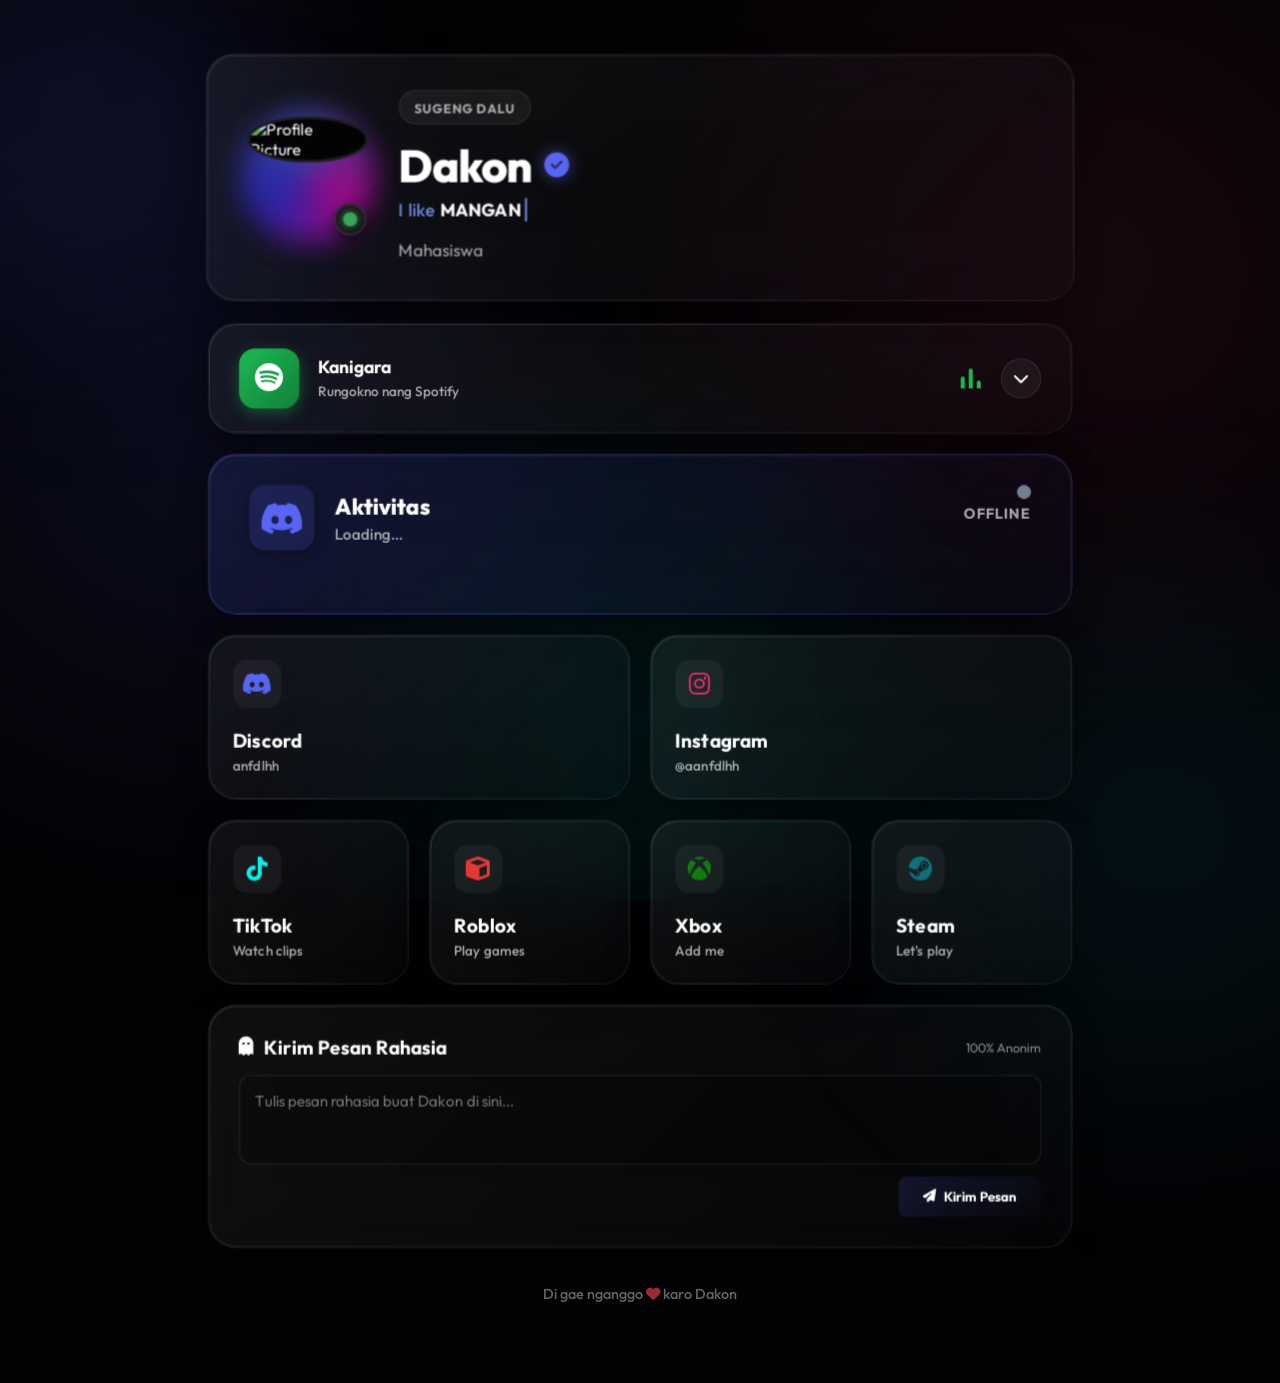
==== commit 15334e8a: "Update index.html" ====
--- a/index.html
+++ b/index.html
@@ -135,7 +135,7 @@
                     <div class="social-bento-icon"><i class="fab fa-discord"></i></div>
                     <div class="social-bento-text">
                         <span class="social-title">Discord</span>
-                        <span class="social-desc">Join my server</span>
+                        <span class="social-desc">anfdlhh</span>
                     </div>
                     <i class="fas fa-arrow-right bento-arrow"></i>
                 </a>
--- a/style.css
+++ b/style.css
@@ -499,13 +499,14 @@
     max-height: 380px;
     overflow-y: auto;
     border-top: 1px solid rgba(255,255,255,0.08);
-    scrollbar-width: none; /* Firefox */
-    -ms-overflow-style: none; /* IE/Edge */
-}
-
-.playlist-container::-webkit-scrollbar {
-    display: none; /* Chrome/Safari/Webkit */
-}
+    scrollbar-width: thin;
+    scrollbar-color: rgba(255,255,255,0.25) transparent;
+}
+
+.playlist-container::-webkit-scrollbar { width: 6px; }
+.playlist-container::-webkit-scrollbar-track { background: rgba(0,0,0,0.15); margin-block: 4px; border-radius: 10px; }
+.playlist-container::-webkit-scrollbar-thumb { background-color: rgba(255,255,255,0.25); border-radius: 10px; transition: background 0.3s; }
+.playlist-container::-webkit-scrollbar-thumb:hover { background-color: rgba(255,255,255,0.45); }
 
 .song-item {
     display: flex;
@@ -874,7 +875,7 @@
 .guestbook-btn {
     align-self: flex-end;
     padding: 12px 24px;
-    background: var(--color-primary);
+    background: linear-gradient(135deg, rgba(88, 101, 242, 0.15) 0%, rgba(88, 101, 242, 0.02) 100%);
     color: #fff;
     border: none;
     border-radius: 8px;
@@ -888,7 +889,7 @@
 
 .guestbook-btn:hover {
     transform: translateY(-2px);
-    background: #5d3a82;
+    background: #5865F2;
     box-shadow: 0 5px 15px rgba(118, 75, 162, 0.4);
 }
 
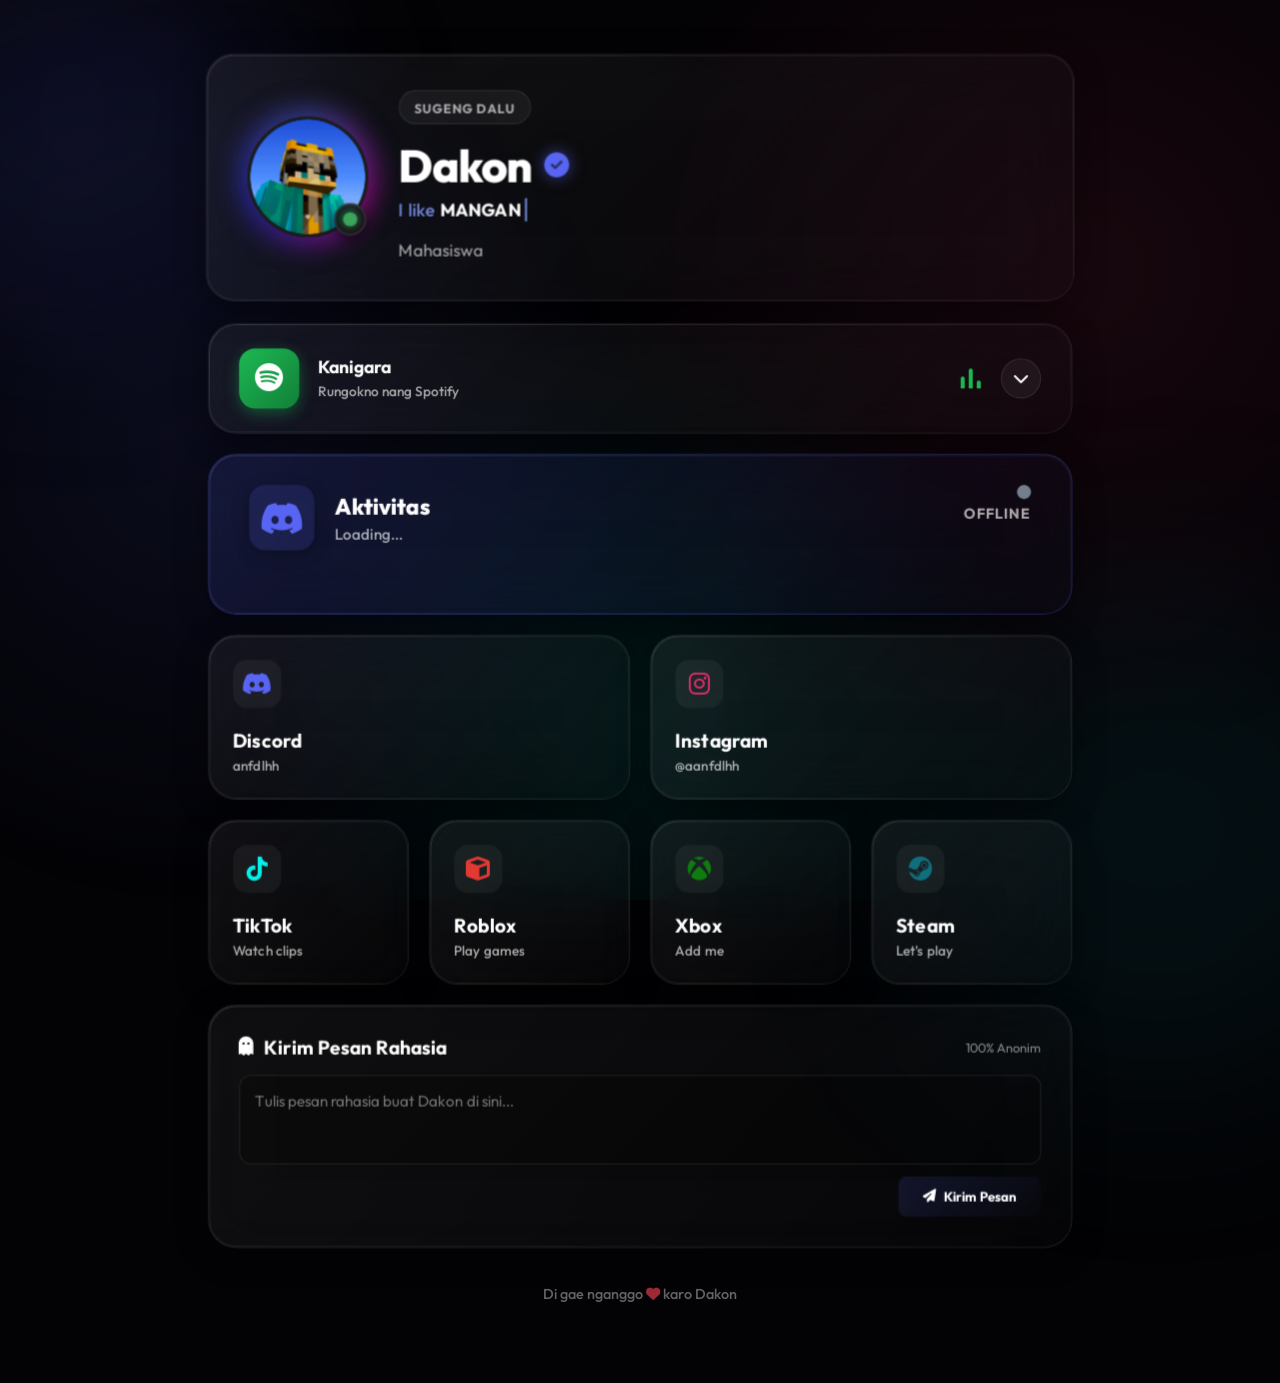
==== commit c6195810: "Update index.html" ====
--- a/index.html
+++ b/index.html
@@ -29,7 +29,7 @@
             <div class="bento-grid">
                 <div class="bento-glass hero-card">
                     <div class="avatar-wrapper flex-shrink-0">
-                        <img src="https://anfdlh.vercel.app/assets/img/profile.png" alt="Profile Picture"
+                        <img src="music/profile.png" alt="Profile Picture"
                             id="profile-pic">
                         <div class="status-badge" title="Online">
                             <div class="status-dot"></div>
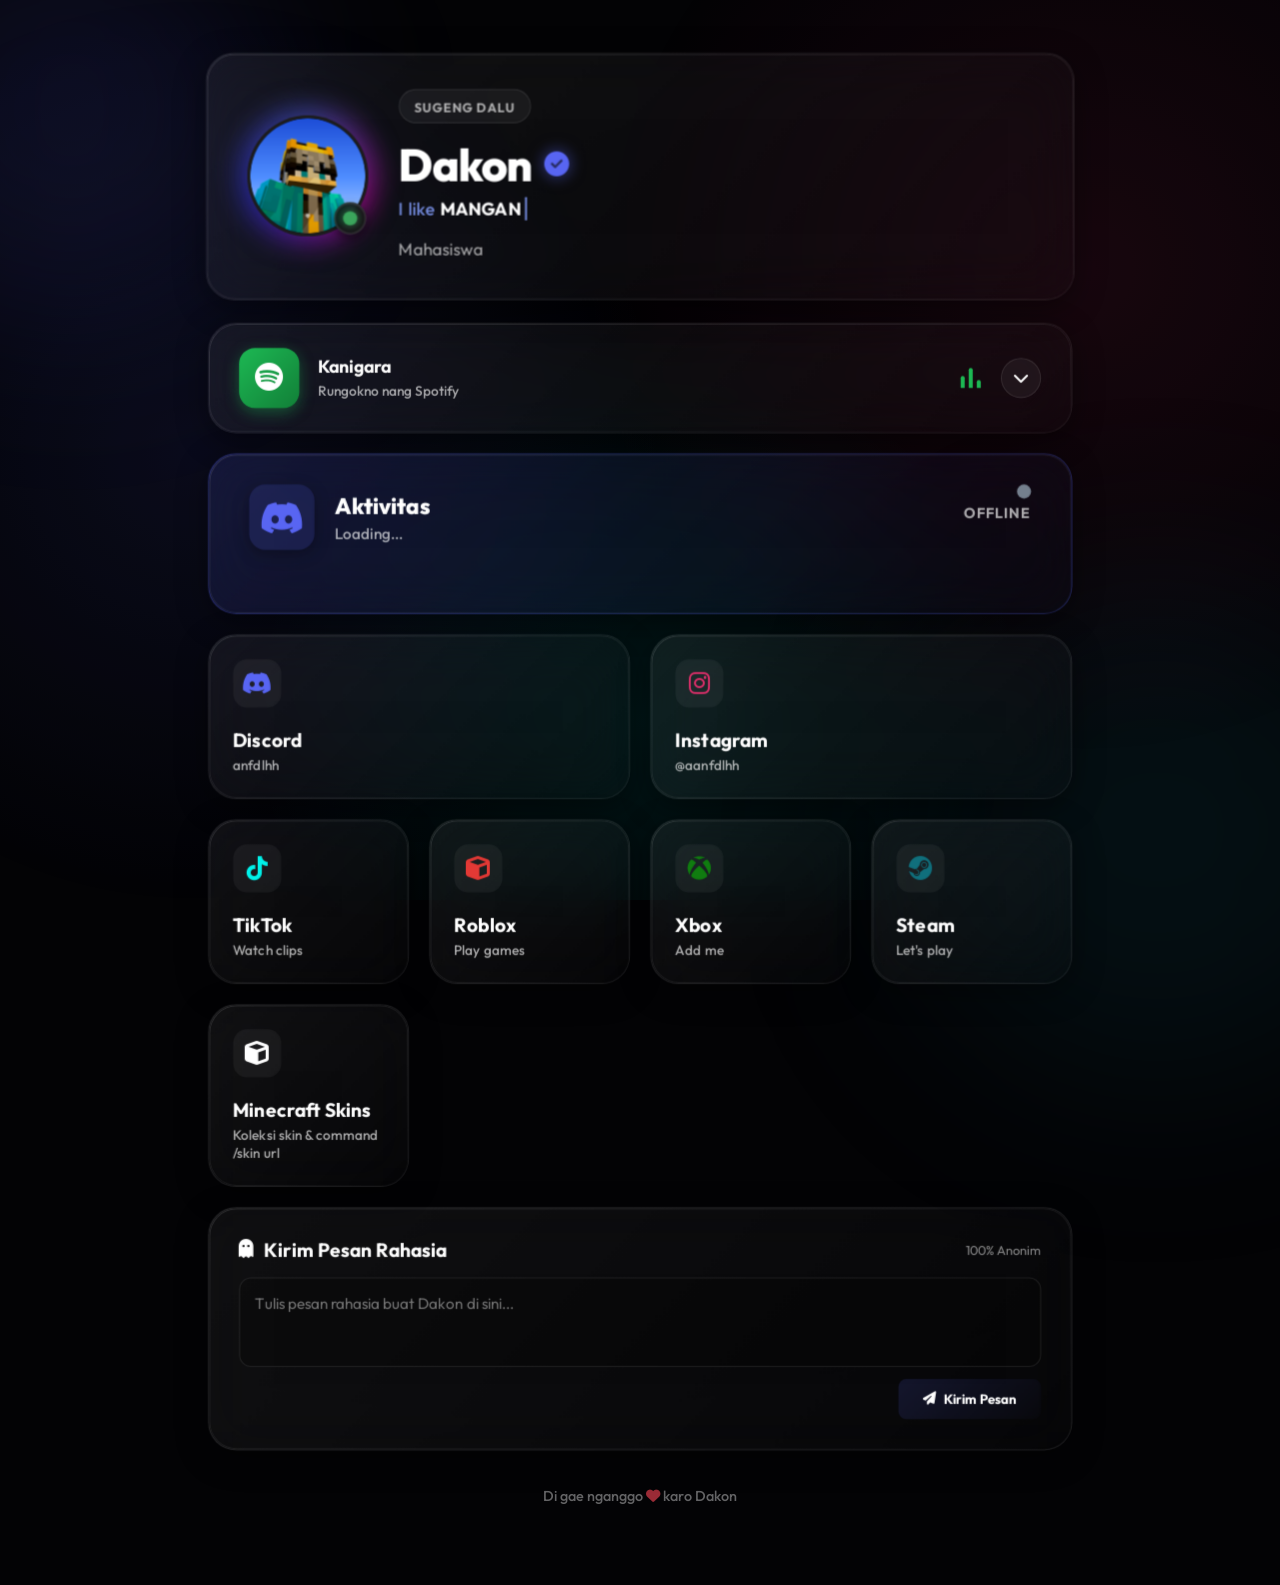
==== commit 35598450: "Update index.html" ====
--- a/index.html
+++ b/index.html
@@ -188,6 +188,16 @@
                     <i class="fas fa-external-link-alt bento-arrow"></i>
                 </a>
 
+                <!-- Minecraft Skins Bento Link -->
+                <a href="upload.html" class="bento-glass social-bento minecraft-theme">
+                    <div class="social-bento-icon"><i class="fas fa-cube"></i></div>
+                    <div class="social-bento-text">
+                        <span class="social-title">Minecraft Skins</span>
+                        <span class="social-desc">Koleksi skin & command /skin url</span>
+                    </div>
+                    <i class="fas fa-arrow-right bento-arrow"></i>
+                </a>
+
                 <!-- Anonymous Guestbook Box -->
                 <div class="bento-glass guestbook-widget" title="Kirim Pesan Anonim">
                     <div class="guestbook-header">
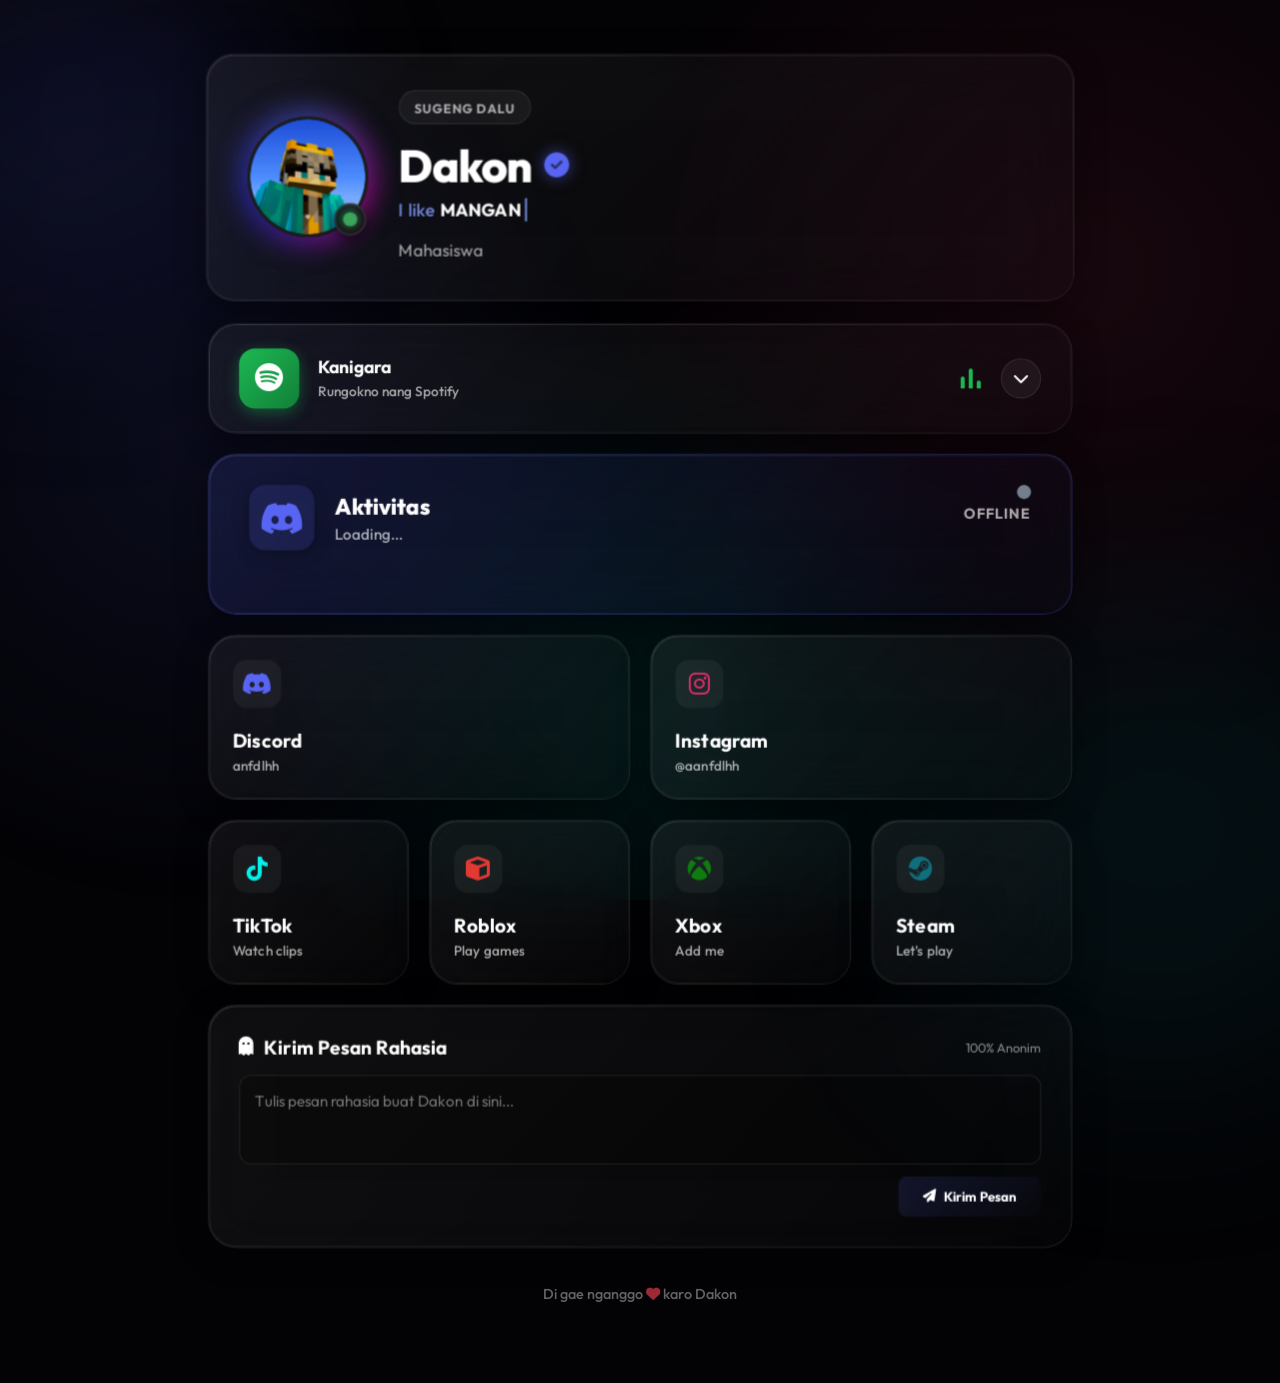
==== commit 05cc44d1: "Update index.html" ====
--- a/index.html
+++ b/index.html
@@ -189,14 +189,14 @@
                 </a>
 
                 <!-- Minecraft Skins Bento Link -->
-                <a href="upload.html" class="bento-glass social-bento minecraft-theme">
+                <!-- <a href="upload.html" class="bento-glass social-bento minecraft-theme">
                     <div class="social-bento-icon"><i class="fas fa-cube"></i></div>
                     <div class="social-bento-text">
                         <span class="social-title">Minecraft Skins</span>
                         <span class="social-desc">Koleksi skin & command /skin url</span>
                     </div>
                     <i class="fas fa-arrow-right bento-arrow"></i>
-                </a>
+                </a> -->
 
                 <!-- Anonymous Guestbook Box -->
                 <div class="bento-glass guestbook-widget" title="Kirim Pesan Anonim">
--- a/style.css
+++ b/style.css
@@ -16,6 +16,7 @@
     --color-roblox: #E33935;
     --color-xbox: #107C10;
     --color-steam: #106f7c;
+    --color-minecraft: #4caf50;
 }
 
 * {
@@ -709,6 +710,32 @@
 .roblox-theme:hover { border-color: rgba(227, 57, 53, 0.5); box-shadow: 0 10px 30px rgba(227, 57, 53, 0.2); }
 .xbox-theme:hover { border-color: rgba(16, 124, 16, 0.5); box-shadow: 0 10px 30px rgba(16, 124, 16, 0.2); }
 .steam-theme:hover { border-color: rgba(16, 111, 124, 0.5); box-shadow: 0 10px 30px rgba(16, 111, 124, 0.2); }
+
+.minecraft-theme {
+    grid-column: span 4;
+    flex-direction: row;
+    align-items: center;
+    background: linear-gradient(135deg, rgba(76, 175, 80, 0.12) 0%, rgba(76, 175, 80, 0.02) 100%);
+    border-color: rgba(76, 175, 80, 0.25);
+    min-height: auto;
+    padding: 22px 28px;
+}
+.minecraft-theme:hover {
+    border-color: rgba(76, 175, 80, 0.6);
+    box-shadow: 0 10px 30px rgba(76, 175, 80, 0.2);
+}
+.minecraft-theme .social-bento-icon {
+    color: var(--color-minecraft);
+    margin-bottom: 0;
+    margin-right: 20px;
+}
+.minecraft-theme:hover .social-bento-icon {
+    background: rgba(76, 175, 80, 0.18);
+}
+.minecraft-theme .social-bento-text {
+    margin-top: 0;
+}
+
 
 .social-bento-icon {
     width: 48px;
@@ -902,14 +929,14 @@
 
 @media (max-width: 900px) {
     .bento-grid { grid-template-columns: repeat(2, 1fr); }
-    .hero-card, .music-widget, .lanyard-widget, .guestbook-widget { grid-column: span 2; }
+    .hero-card, .music-widget, .lanyard-widget, .guestbook-widget, .minecraft-theme { grid-column: span 2; }
     .discord-theme, .insta-theme { grid-column: span 1; }
 }
 
 @media (max-width: 650px) {
     .container { padding: 30px 15px; }
     .bento-grid { grid-template-columns: 1fr; gap: 15px; }
-    .hero-card, .music-widget, .social-bento, .discord-theme, .insta-theme, .lanyard-widget, .guestbook-widget { grid-column: span 1; padding: 20px; }
+    .hero-card, .music-widget, .social-bento, .discord-theme, .insta-theme, .lanyard-widget, .guestbook-widget, .minecraft-theme { grid-column: span 1; padding: 20px; }
     .social-bento.lanyard-widget { flex-direction: column-reverse; align-items: stretch; justify-content: flex-start; gap: 20px; }
     .lanyard-activities-container { width: 100%; }
     .social-bento.lanyard-widget .lanyard-header { flex-direction: row; align-items: center; align-self: flex-end; }
